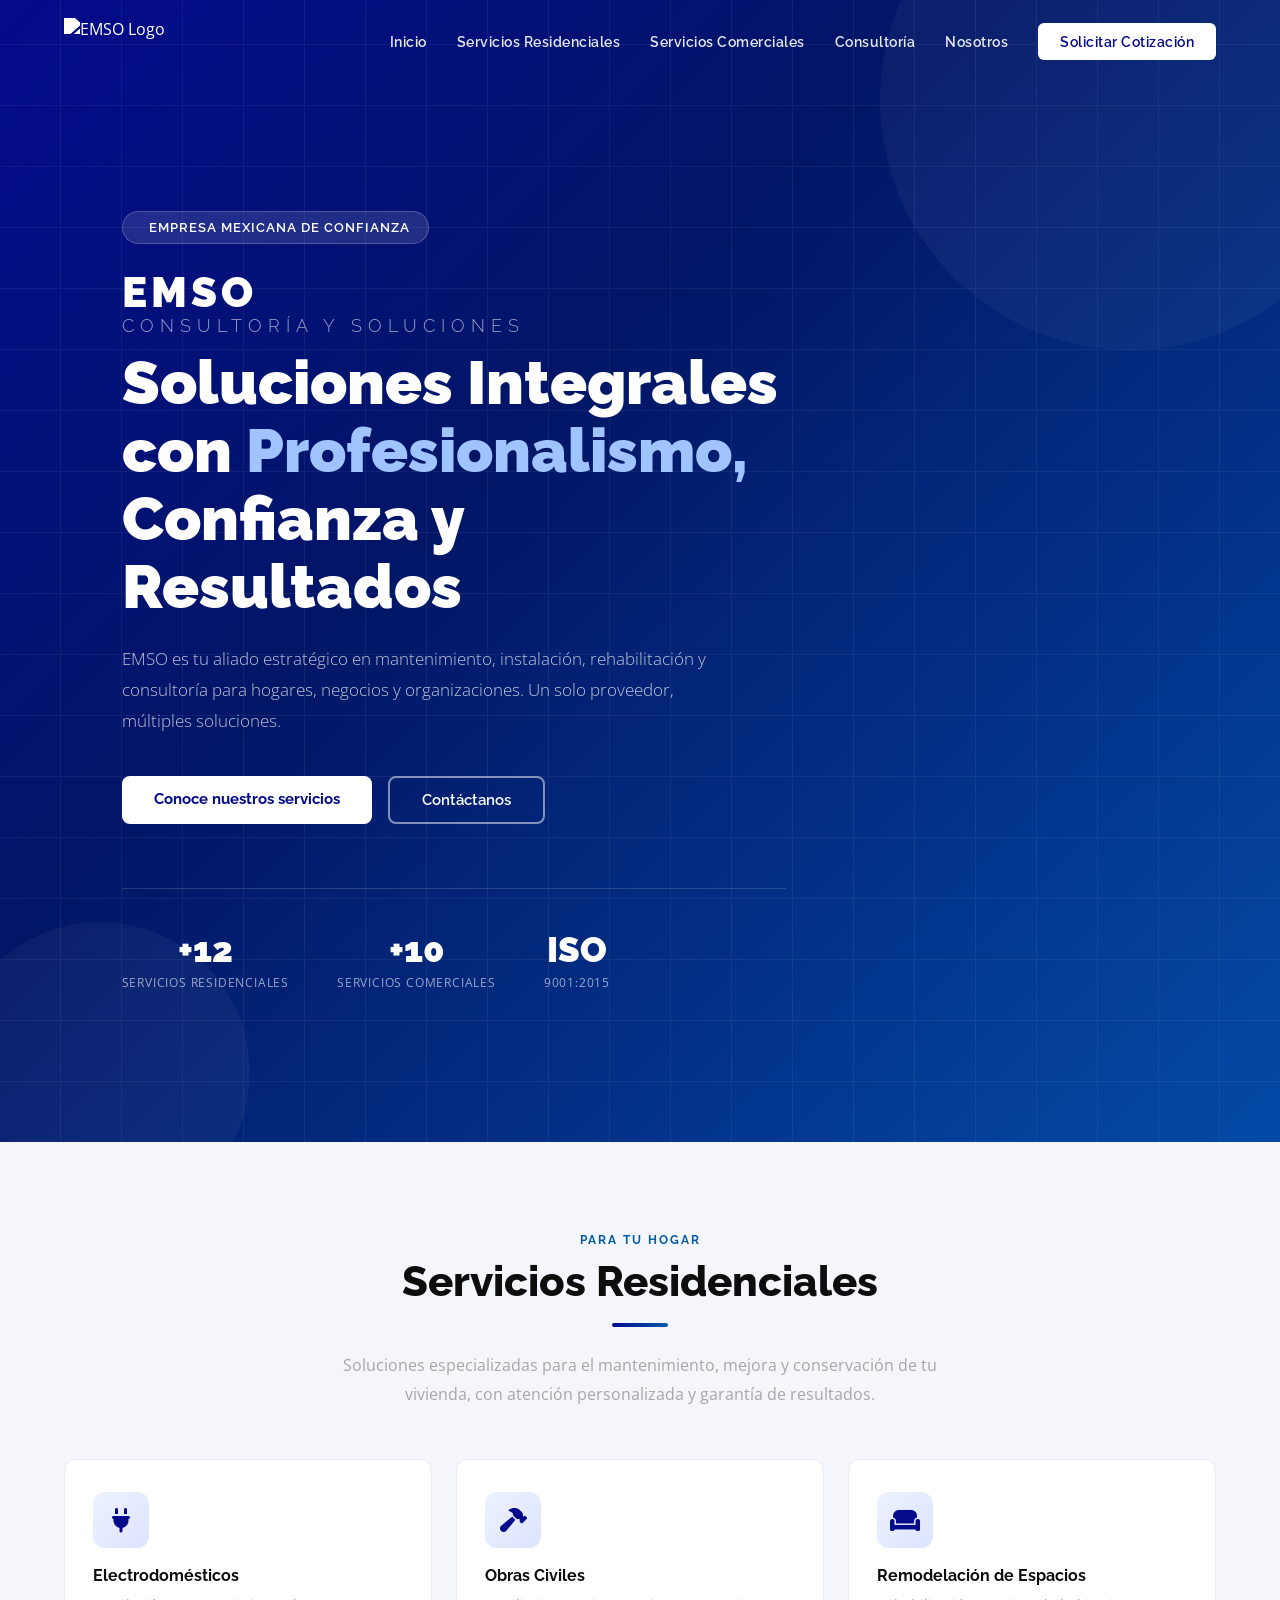
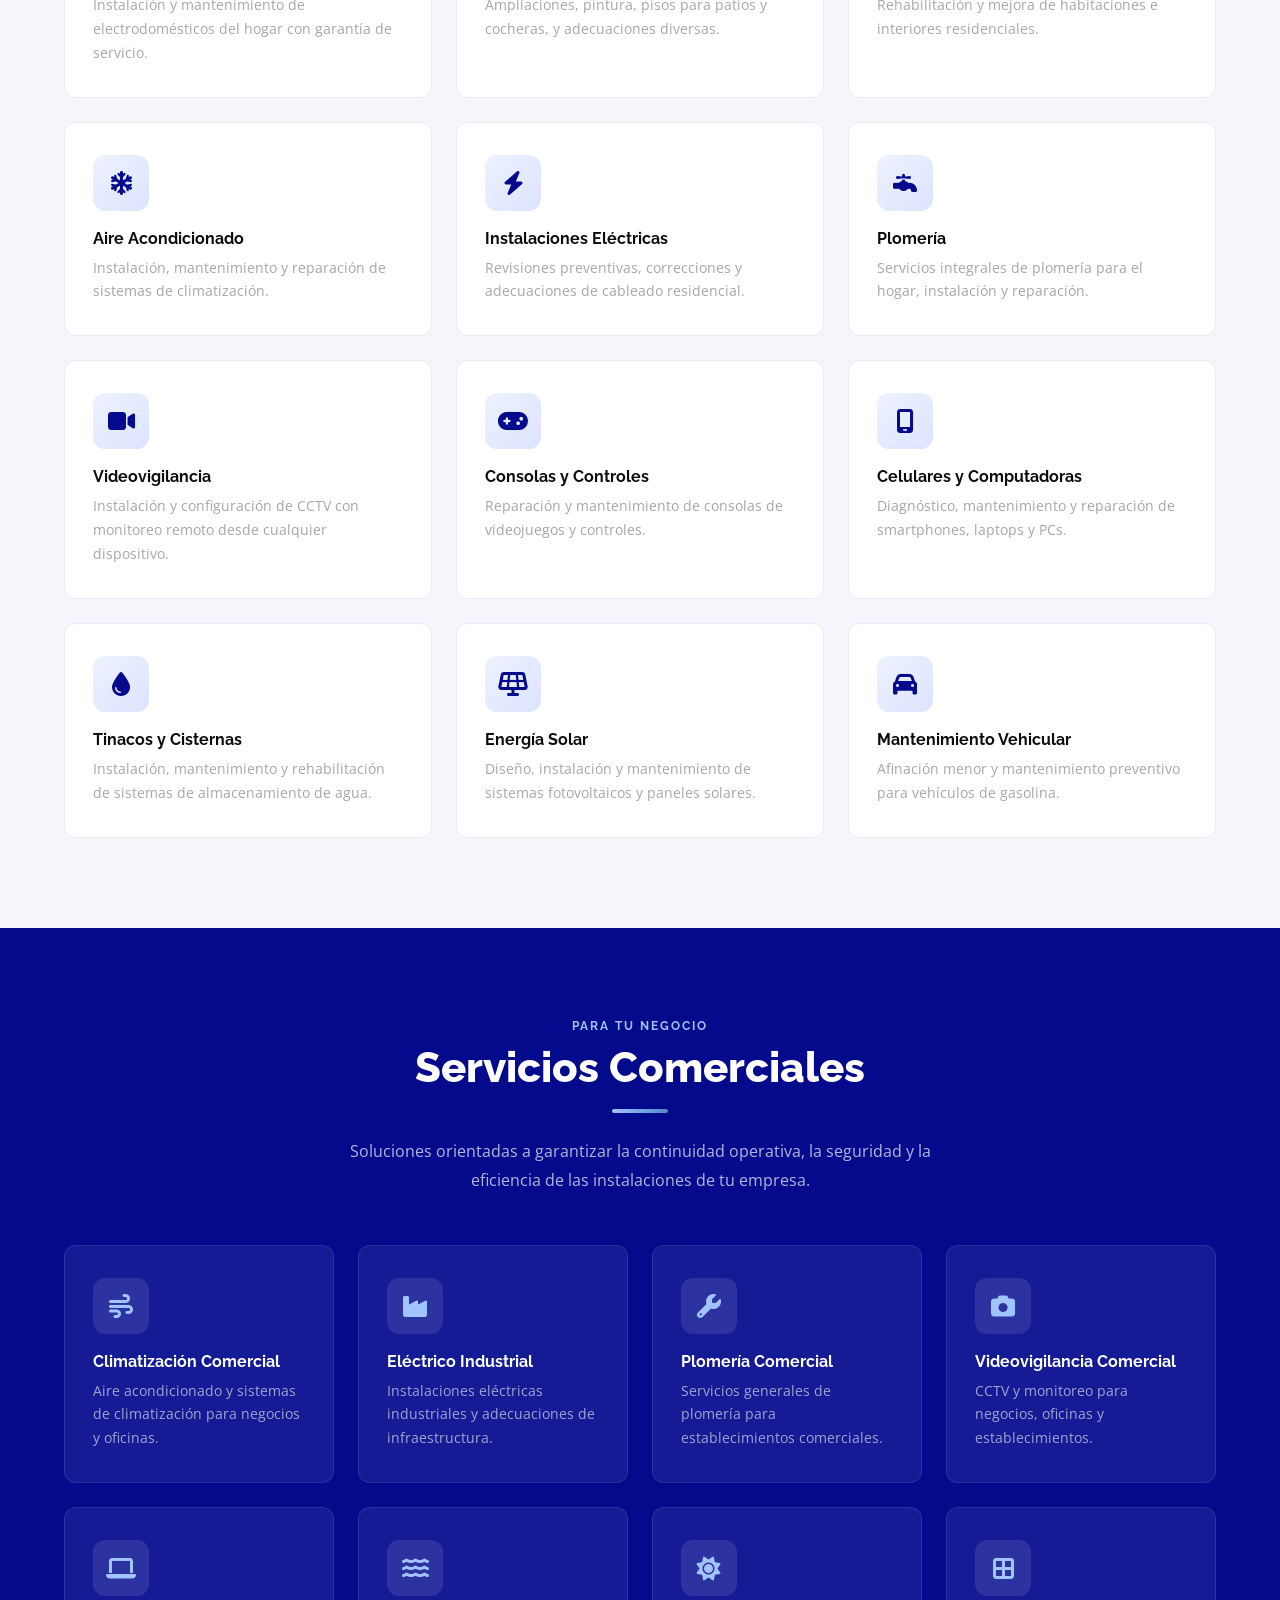
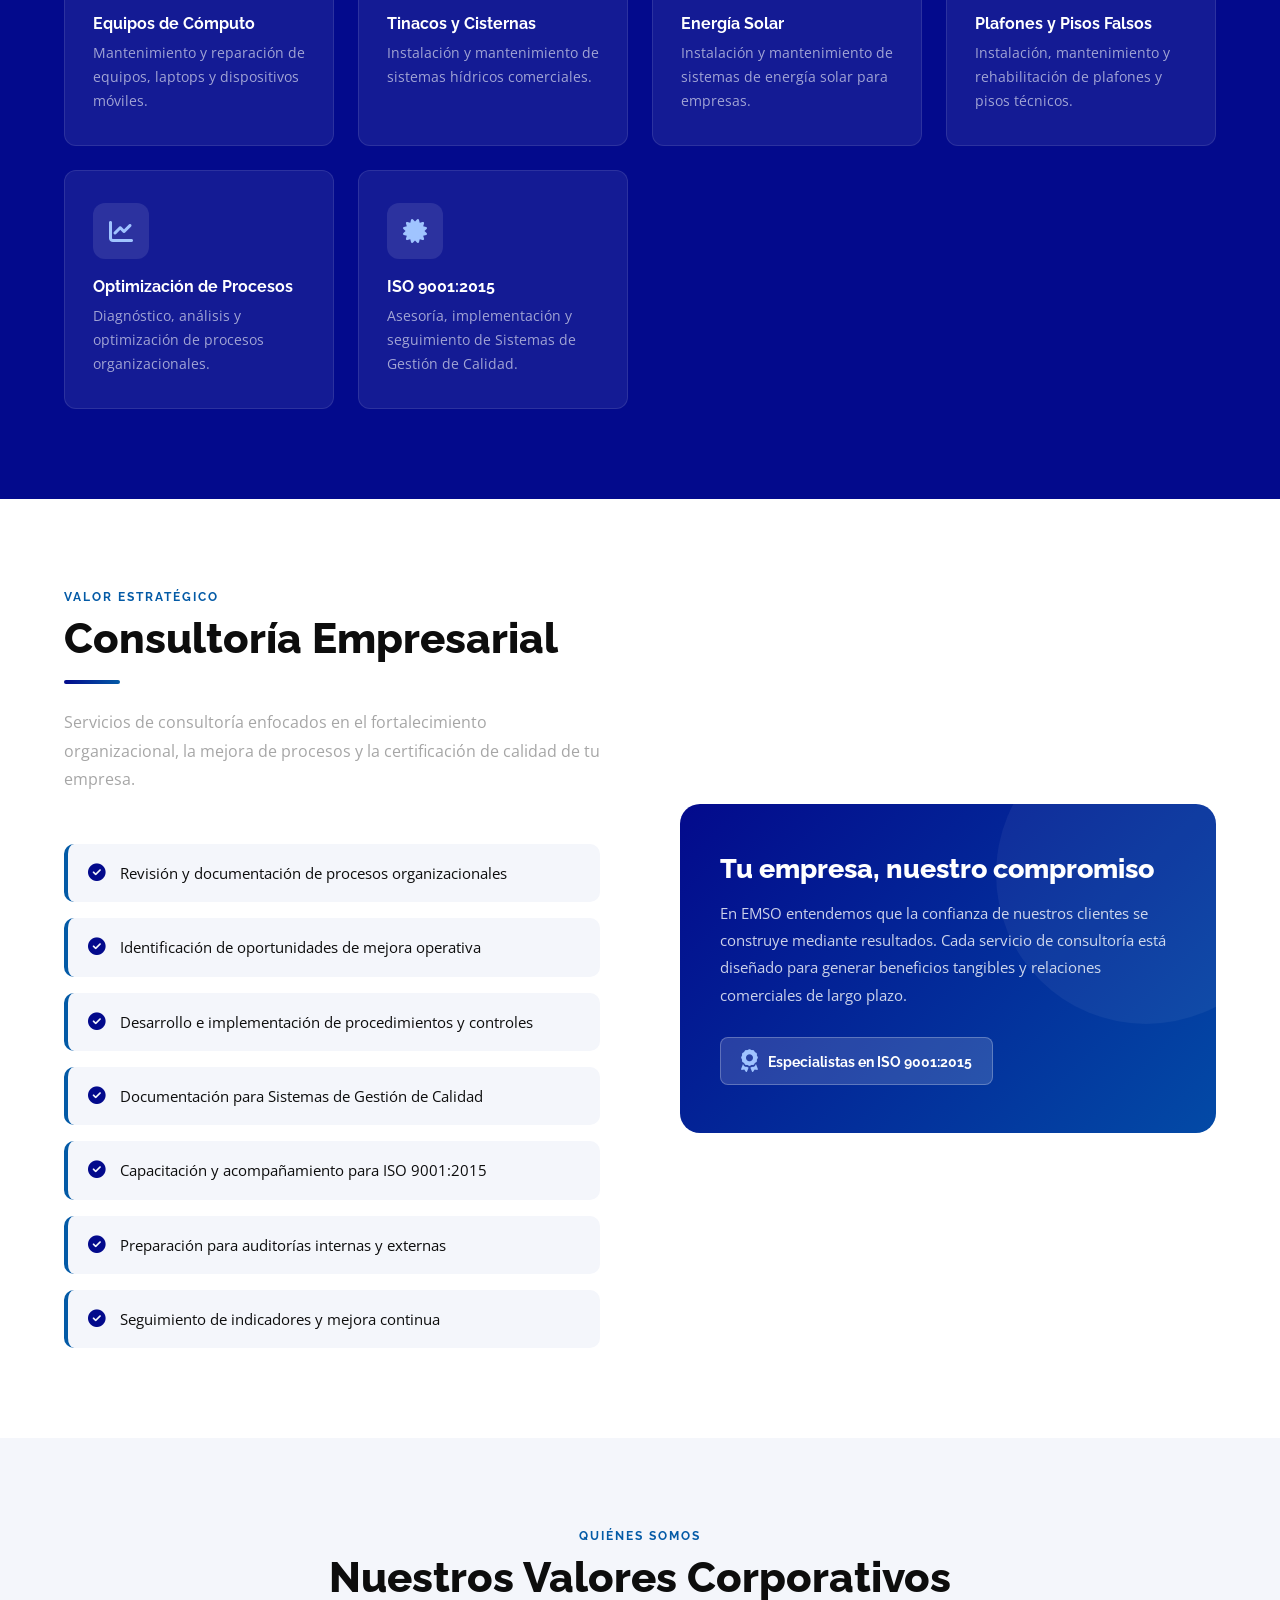
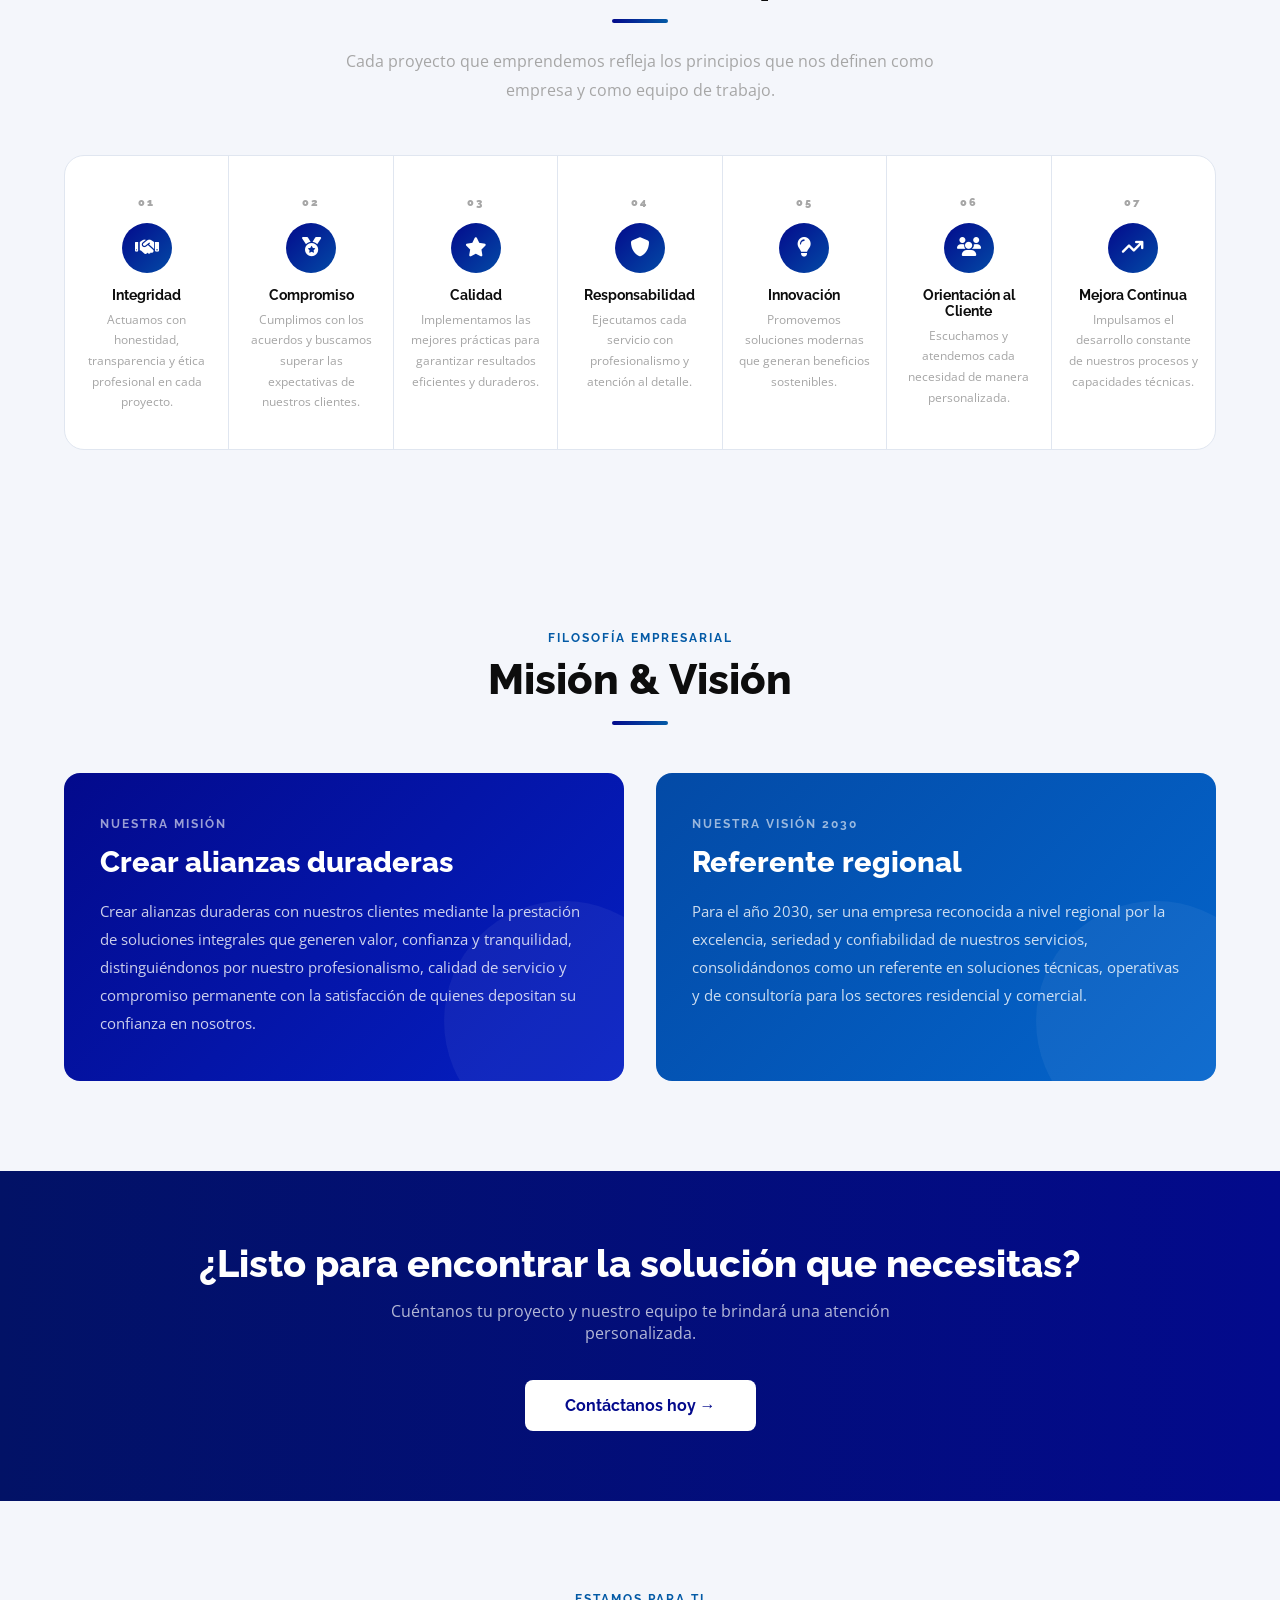
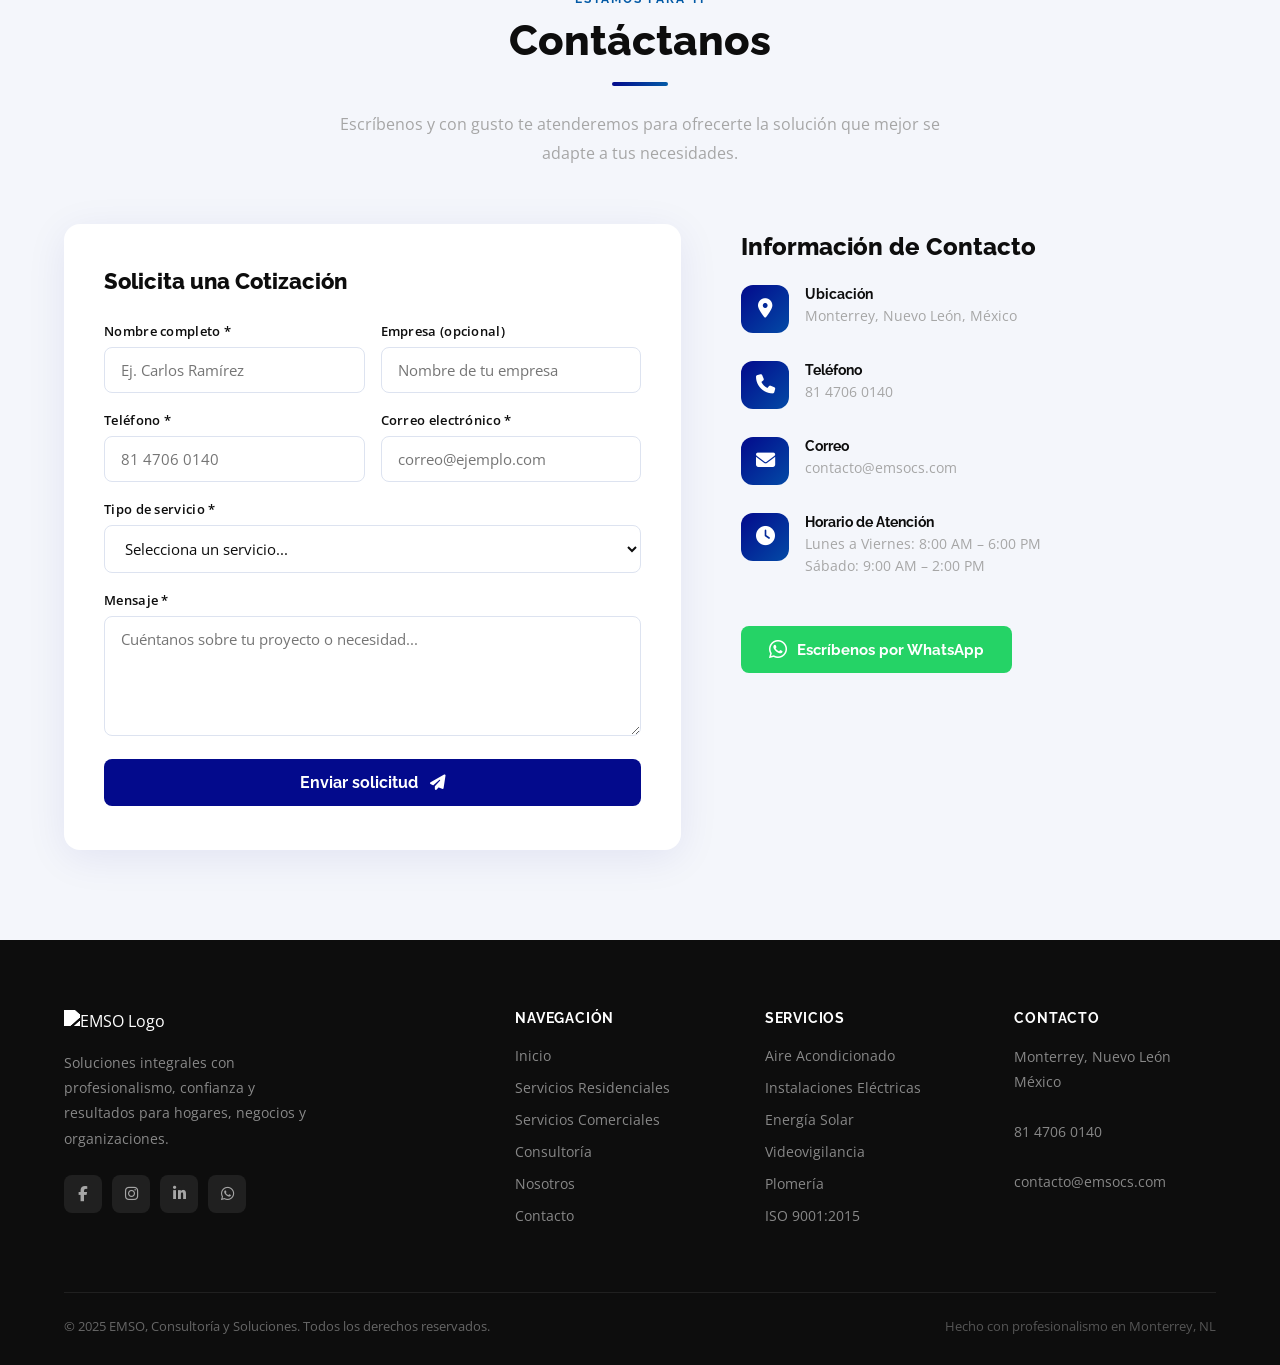
==== EMSO_WEB/index.html @ d30c1bff "Add files via upload" ====
<!DOCTYPE html>
<html lang="es">
<head>
  <meta charset="UTF-8">
  <meta name="viewport" content="width=device-width, initial-scale=1.0">
  <title>EMSO, Consultoría y Soluciones</title>
  <!-- Favicon (se actualiza desde config.js) -->
  <link id="favicon" rel="icon" type="image/x-icon" href="images/EMSO-Logos.ico">
  <!-- Fuentes -->
  <link href="https://fonts.googleapis.com/css2?family=Raleway:wght@300;400;600;800;900&family=Open+Sans:wght@300;400;600&display=swap" rel="stylesheet">
  <!-- Font Awesome -->
  <link rel="stylesheet" href="https://cdnjs.cloudflare.com/ajax/libs/font-awesome/6.5.0/css/all.min.css">
  <!-- Estilos principales -->
  <link rel="stylesheet" href="css/styles.css">
</head>
<body>

<!-- ═══════════════════════════════════════════════════
     NAVBAR
     Logo: edita brand.logo en js/config.js
     Links: modifica los <a href> directamente aquí
════════════════════════════════════════════════════ -->
<nav id="navbar">
  <div class="nav-logo">
    <img src="images/EMSO-Logo.png" alt="EMSO Logo">
  </div>
  <button class="hamburger" id="hamburger" aria-label="Abrir menú">
    <span></span><span></span><span></span>
  </button>
  <ul class="nav-links" id="navlinks">
    <li><a href="#inicio">Inicio</a></li>
    <li><a href="#residencial">Servicios Residenciales</a></li>
    <li><a href="#comercial">Servicios Comerciales</a></li>
    <li><a href="#consultoria">Consultoría</a></li>
    <li><a href="#nosotros">Nosotros</a></li>
    <li><a href="#contacto" class="nav-cta">Solicitar Cotización</a></li>
  </ul>
</nav>

<!-- ═══════════════════════════════════════════════════
     HERO
     Textos: edita hero{} en js/config.js
     Imagen de fondo: modifica el gradient en css/styles.css
     bajo el selector #inicio
════════════════════════════════════════════════════ -->
<section id="inicio">
  <div class="hero-bg-pattern"></div>
  <div class="hero-circle c1"></div>
  <div class="hero-circle c2"></div>
  <div class="hero-content">
    <div class="hero-badge">
      <i class="fa-solid fa-shield-check"></i>
      <span id="hero-badge-text">Empresa Mexicana de Confianza</span>
    </div>
    <div class="hero-brand-name" id="hero-brand-name-main">
      EMSO <span class="hero-brand-sub">Consultoría y Soluciones</span>
    </div>
    <h1 class="hero-h1">Soluciones Integrales con <span>Profesionalismo,</span> Confianza y Resultados</h1>
    <p class="hero-sub">EMSO es tu aliado estratégico en mantenimiento, instalación, rehabilitación y consultoría para hogares, negocios y organizaciones. Un solo proveedor, múltiples soluciones.</p>
    <div class="hero-btns">
      <a href="#residencial" class="btn-primary">Conoce nuestros servicios</a>
      <a href="#contacto"    class="btn-outline">Contáctanos</a>
    </div>
    <!-- Stats: se generan dinámicamente desde config.js -->
    <div class="hero-stats"></div>
  </div>
</section>

<!-- ═══════════════════════════════════════════════════
     SERVICIOS RESIDENCIALES
     Tarjetas: edita serviciosResidenciales[] en config.js
     Para agregar/quitar servicios, agrega/elimina objetos
     del arreglo. El grid se adapta automáticamente.
════════════════════════════════════════════════════ -->
<section id="residencial">
  <div class="center fade-up">
    <span class="section-label">Para tu hogar</span>
    <h2 class="section-title">Servicios Residenciales</h2>
    <div class="divider"></div>
    <p class="section-sub">Soluciones especializadas para el mantenimiento, mejora y conservación de tu vivienda, con atención personalizada y garantía de resultados.</p>
  </div>
  <!-- Las tarjetas se inyectan aquí desde main.js -->
  <div class="grid-3 fade-up"></div>
</section>

<!-- ═══════════════════════════════════════════════════
     SERVICIOS COMERCIALES
     Tarjetas: edita serviciosComerciales[] en config.js
════════════════════════════════════════════════════ -->
<section id="comercial">
  <div class="center fade-up">
    <span class="section-label" style="color:#a0c4ff">Para tu negocio</span>
    <h2 class="section-title white">Servicios Comerciales</h2>
    <div class="divider" style="background:linear-gradient(90deg,#a0c4ff,#5585cc)"></div>
    <p class="section-sub white">Soluciones orientadas a garantizar la continuidad operativa, la seguridad y la eficiencia de las instalaciones de tu empresa.</p>
  </div>
  <!-- Las tarjetas se inyectan aquí desde main.js -->
  <div class="grid-4 fade-up"></div>
</section>

<!-- ═══════════════════════════════════════════════════
     CONSULTORÍA
     Textos: edita consultoria{} en config.js
════════════════════════════════════════════════════ -->
<section id="consultoria">
  <div class="consultoria-grid fade-up">
    <div>
      <span class="section-label">Valor estratégico</span>
      <h2 class="section-title">Consultoría Empresarial</h2>
      <div class="divider"></div>
      <p class="section-sub">Servicios de consultoría enfocados en el fortalecimiento organizacional, la mejora de procesos y la certificación de calidad de tu empresa.</p>
      <!-- Lista: se inyecta desde main.js -->
      <ul class="consult-list"></ul>
    </div>
    <div>
      <div class="consult-img-block">
        <h3>Tu empresa, nuestro compromiso</h3>
        <p>En EMSO entendemos que la confianza de nuestros clientes se construye mediante resultados. Cada servicio de consultoría está diseñado para generar beneficios tangibles y relaciones comerciales de largo plazo.</p>
        <div class="iso-badge">
          <i class="fa-solid fa-award"></i>
          <span>Especialistas en ISO 9001:2015</span>
        </div>
      </div>
    </div>
  </div>
</section>

<!-- ═══════════════════════════════════════════════════
     VALORES
     Edita valores[] en config.js
════════════════════════════════════════════════════ -->
<section id="nosotros">
  <div class="center fade-up">
    <span class="section-label">Quiénes somos</span>
    <h2 class="section-title">Nuestros Valores Corporativos</h2>
    <div class="divider"></div>
    <p class="section-sub">Cada proyecto que emprendemos refleja los principios que nos definen como empresa y como equipo de trabajo.</p>
  </div>
  <!-- Strip de valores: se inyecta desde main.js -->
  <div class="valores-strip fade-up"></div>
</section>

<!-- ═══════════════════════════════════════════════════
     MISIÓN Y VISIÓN
     Textos: edita mision{} y vision{} en config.js
════════════════════════════════════════════════════ -->
<section id="mision" style="background:var(--light)">
  <div class="center fade-up" style="margin-bottom:48px">
    <span class="section-label">Filosofía empresarial</span>
    <h2 class="section-title">Misión &amp; Visión</h2>
    <div class="divider"></div>
  </div>
  <div class="mv-grid fade-up">
    <div class="mv-card m">
      <span class="mv-tag">Nuestra Misión</span>
      <h2>Crear alianzas duraderas</h2>
      <p>Crear alianzas duraderas con nuestros clientes mediante la prestación de soluciones integrales que generen valor, confianza y tranquilidad, distinguiéndonos por nuestro profesionalismo, calidad de servicio y compromiso permanente con la satisfacción de quienes depositan su confianza en nosotros.</p>
    </div>
    <div class="mv-card v">
      <span class="mv-tag">Nuestra Visión 2030</span>
      <h2>Referente regional</h2>
      <p>Para el año 2030, ser una empresa reconocida a nivel regional por la excelencia, seriedad y confiabilidad de nuestros servicios, consolidándonos como un referente en soluciones técnicas, operativas y de consultoría para los sectores residencial y comercial.</p>
    </div>
  </div>
</section>

<!-- ═══════════════════════════════════════════════════
     CTA BAND
     Textos: edita cta{} en config.js
════════════════════════════════════════════════════ -->
<div id="cta-band" class="fade-up">
  <h2>¿Listo para encontrar la solución que necesitas?</h2>
  <p>Cuéntanos tu proyecto y nuestro equipo te brindará una atención personalizada.</p>
  <a href="#contacto" class="btn-cta">Contáctanos hoy &rarr;</a>
</div>

<!-- ═══════════════════════════════════════════════════
     CONTACTO
     Datos: edita contacto{} en config.js
     Servicios del select: editar directamente en el HTML
════════════════════════════════════════════════════ -->
<section id="contacto">
  <div class="center fade-up" style="margin-bottom:56px">
    <span class="section-label">Estamos para ti</span>
    <h2 class="section-title">Contáctanos</h2>
    <div class="divider"></div>
    <p class="section-sub">Escríbenos y con gusto te atenderemos para ofrecerte la solución que mejor se adapte a tus necesidades.</p>
  </div>
  <div class="contact-grid fade-up">
    <div class="contact-form">
      <h3 style="font-family:'Raleway',sans-serif;font-weight:800;font-size:1.4rem;margin-bottom:28px;color:var(--dark)">Solicita una Cotización</h3>
      <div class="form-row">
        <div class="form-group">
          <label>Nombre completo *</label>
          <input type="text" placeholder="Ej. Carlos Ramírez">
        </div>
        <div class="form-group">
          <label>Empresa (opcional)</label>
          <input type="text" placeholder="Nombre de tu empresa">
        </div>
      </div>
      <div class="form-row">
        <div class="form-group">
          <label>Teléfono *</label>
          <input type="tel" placeholder="81 4706 0140">
        </div>
        <div class="form-group">
          <label>Correo electrónico *</label>
          <input type="email" placeholder="correo@ejemplo.com">
        </div>
      </div>
      <div class="form-group">
        <label>Tipo de servicio *</label>
        <select>
          <option value="">Selecciona un servicio...</option>
          <optgroup label="Servicios Residenciales">
            <option>Electrodomésticos</option>
            <option>Obras Civiles</option>
            <option>Remodelación</option>
            <option>Aire Acondicionado</option>
            <option>Instalaciones Eléctricas</option>
            <option>Plomería</option>
            <option>Videovigilancia</option>
            <option>Reparación de Cómputo/Celular</option>
            <option>Tinacos y Cisternas</option>
            <option>Energía Solar</option>
            <option>Mantenimiento Vehicular</option>
          </optgroup>
          <optgroup label="Servicios Comerciales">
            <option>Climatización Comercial</option>
            <option>Eléctrico Industrial</option>
            <option>Plomería Comercial</option>
            <option>Videovigilancia Comercial</option>
            <option>Equipos de Cómputo</option>
            <option>Plafones y Pisos Falsos</option>
          </optgroup>
          <optgroup label="Consultoría">
            <option>ISO 9001:2015</option>
            <option>Optimización de Procesos</option>
            <option>Auditorías</option>
          </optgroup>
        </select>
      </div>
      <div class="form-group">
        <label>Mensaje *</label>
        <textarea placeholder="Cuéntanos sobre tu proyecto o necesidad..."></textarea>
      </div>
      <button class="btn-form" type="button">
        Enviar solicitud <i class="fa-solid fa-paper-plane" style="margin-left:8px"></i>
      </button>
    </div>
    <div class="contact-info">
      <h3>Información de Contacto</h3>
      <div class="contact-item">
        <div class="contact-icon"><i class="fa-solid fa-location-dot"></i></div>
        <div><h4>Ubicación</h4><p>Monterrey, Nuevo León, México</p></div>
      </div>
      <div class="contact-item">
        <div class="contact-icon"><i class="fa-solid fa-phone"></i></div>
        <div><h4>Teléfono</h4><p>81 4706 0140</p></div>
      </div>
      <div class="contact-item">
        <div class="contact-icon"><i class="fa-solid fa-envelope"></i></div>
        <div><h4>Correo</h4><p>contacto@emsocs.com</p></div>
      </div>
      <div class="contact-item">
        <div class="contact-icon"><i class="fa-solid fa-clock"></i></div>
        <div><h4>Horario de Atención</h4><p>Lunes a Viernes: 8:00 AM – 6:00 PM<br>Sábado: 9:00 AM – 2:00 PM</p></div>
      </div>
      <a href="https://wa.me/528147060140" class="wa-btn">
        <i class="fa-brands fa-whatsapp" style="font-size:1.3rem"></i> Escríbenos por WhatsApp
      </a>
    </div>
  </div>
</section>

<!-- ═══════════════════════════════════════════════════
     FOOTER
     Textos y links: edita footer{} y redes{} en config.js
════════════════════════════════════════════════════ -->
<footer>
  <div class="footer-grid">
    <div class="footer-brand">
      <img src="images/EMSO-Logo.png" alt="EMSO Logo">
      <p class="footer-tagline">Soluciones integrales con profesionalismo, confianza y resultados para hogares, negocios y organizaciones.</p>
      <div class="footer-social">
        <a href="#" class="social-btn" aria-label="Facebook"><i class="fa-brands fa-facebook-f"></i></a>
        <a href="#" class="social-btn" aria-label="Instagram"><i class="fa-brands fa-instagram"></i></a>
        <a href="#" class="social-btn" aria-label="LinkedIn"><i class="fa-brands fa-linkedin-in"></i></a>
        <a href="#" class="social-btn" aria-label="WhatsApp"><i class="fa-brands fa-whatsapp"></i></a>
      </div>
    </div>
    <div class="footer-col">
      <h4>Navegación</h4>
      <ul>
        <li><a href="#inicio">Inicio</a></li>
        <li><a href="#residencial">Servicios Residenciales</a></li>
        <li><a href="#comercial">Servicios Comerciales</a></li>
        <li><a href="#consultoria">Consultoría</a></li>
        <li><a href="#nosotros">Nosotros</a></li>
        <li><a href="#contacto">Contacto</a></li>
      </ul>
    </div>
    <div class="footer-col">
      <h4>Servicios</h4>
      <ul>
        <li><a href="#">Aire Acondicionado</a></li>
        <li><a href="#">Instalaciones Eléctricas</a></li>
        <li><a href="#">Energía Solar</a></li>
        <li><a href="#">Videovigilancia</a></li>
        <li><a href="#">Plomería</a></li>
        <li><a href="#">ISO 9001:2015</a></li>
      </ul>
    </div>
    <div class="footer-col">
      <h4>Contacto</h4>
      <p>Monterrey, Nuevo León<br>México<br><br>81 4706 0140<br><br>contacto@emsocs.com</p>
    </div>
  </div>
  <div class="footer-bottom">
    <p>© 2025 EMSO, Consultoría y Soluciones. Todos los derechos reservados.</p>
    <p style="color:#555">Hecho con profesionalismo en Monterrey, NL</p>
  </div>
</footer>

<!-- Scripts (config primero, luego main) -->
<script src="js/config.js"></script>
<script src="js/main.js"></script>

</body>
</html>
---- EMSO_WEB/css/styles.css ----
/* ============================================================
   EMSO — ESTILOS PRINCIPALES
   Para cambiar colores, edita las variables en :root
   o modifica js/config.js (se aplican dinámicamente).
   ============================================================ */

/* ── VARIABLES / COLORES ─────────────────────────────────── */
:root {
  --navy:         #030A8C;
  --blue:         #034AA6;
  --sky:          #035AA6;
  --gray:         #A6A6A6;
  --dark:         #0D0D0D;
  --white:        #FFFFFF;
  --light:        #F4F6FB;
  --card-radius:  12px;
  --transition:   .3s ease;
}

/* ── RESET ───────────────────────────────────────────────── */
* { margin: 0; padding: 0; box-sizing: border-box; }
html { scroll-behavior: smooth; }
body {
  font-family: 'Open Sans', sans-serif;
  color: var(--dark);
  background: var(--white);
  overflow-x: hidden;
}

/* ── NAVBAR ──────────────────────────────────────────────── */
nav {
  position: fixed; top: 0; left: 0; right: 0; z-index: 1000;
  padding: 18px 5%;
  display: flex; align-items: center; justify-content: space-between;
  transition: background var(--transition), padding var(--transition);
}
nav.scrolled {
  background: var(--navy);
  padding: 12px 5%;
  box-shadow: 0 2px 20px rgba(0,0,0,.3);
}
.nav-logo { display: flex; align-items: center; gap: 10px; }
.nav-logo img { height: 46px; filter: brightness(0) invert(1); }
.nav-links {
  display: flex; align-items: center; gap: 30px; list-style: none;
}
.nav-links a {
  color: var(--white); text-decoration: none;
  font-family: 'Raleway', sans-serif; font-weight: 600;
  font-size: .9rem; letter-spacing: .5px;
  opacity: .9; transition: opacity var(--transition);
}
.nav-links a:hover { opacity: 1; }
.nav-cta {
  background: var(--white); color: var(--navy) !important;
  padding: 10px 22px; border-radius: 6px;
  opacity: 1 !important;
  transition: background var(--transition), color var(--transition) !important;
}
.nav-cta:hover { background: var(--gray); color: var(--dark) !important; }
.hamburger {
  display: none; flex-direction: column; gap: 5px;
  cursor: pointer; background: none; border: none; padding: 5px;
}
.hamburger span {
  width: 26px; height: 2px;
  background: var(--white); border-radius: 2px;
  transition: var(--transition);
}
@media (max-width: 900px) {
  .nav-links {
    display: none; position: absolute; top: 100%; left: 0; right: 0;
    background: var(--navy); flex-direction: column;
    padding: 20px 5%; gap: 16px; align-items: flex-start;
  }
  .nav-links.open { display: flex; }
  .hamburger { display: flex; }
}

/* ── HERO ────────────────────────────────────────────────── */
#inicio {
  min-height: 100vh;
  background: linear-gradient(135deg, var(--navy) 0%, #021666 40%, var(--blue) 100%);
  display: flex; align-items: center;
  position: relative; overflow: hidden;
}
.hero-bg-pattern {
  position: absolute; inset: 0; opacity: .06;
  background-image:
    repeating-linear-gradient(0deg, transparent, transparent 60px, rgba(255,255,255,1) 60px, rgba(255,255,255,1) 61px),
    repeating-linear-gradient(90deg, transparent, transparent 60px, rgba(255,255,255,1) 60px, rgba(255,255,255,1) 61px);
}
.hero-circle { position: absolute; border-radius: 50%; background: rgba(255,255,255,.04); }
.hero-circle.c1 { width: 500px; height: 500px; top: -150px; right: -100px; }
.hero-circle.c2 { width: 300px; height: 300px; bottom: -80px; left: -50px; }
.hero-content { position: relative; z-index: 2; padding: 120px 5% 60px; max-width: 780px; }
.hero-badge {
  display: inline-flex; align-items: center; gap: 8px;
  background: rgba(255,255,255,.12); border: 1px solid rgba(255,255,255,.2);
  border-radius: 50px; padding: 8px 18px;
  color: var(--white); font-size: .82rem;
  font-family: 'Raleway', sans-serif; font-weight: 600;
  letter-spacing: 1px; text-transform: uppercase; margin-bottom: 28px;
}
.hero-badge i { color: #a0c4ff; font-size: .85rem; }
.hero-h1 {
  font-family: 'Raleway', sans-serif; font-weight: 900;
  font-size: clamp(2.2rem, 5vw, 3.8rem);
  color: var(--white); line-height: 1.12; margin-bottom: 22px;
}
.hero-h1 span { color: #a0c4ff; }
.hero-brand-name {
  font-family: 'Raleway', sans-serif; font-weight: 900;
  font-size: clamp(1.6rem, 3.5vw, 2.6rem);
  color: var(--white); letter-spacing: 4px;
  text-transform: uppercase; margin-bottom: 14px; line-height: 1;
}
.hero-brand-name .hero-brand-sub {
  display: block;
  font-size: clamp(.85rem, 1.6vw, 1.1rem);
  font-weight: 300; letter-spacing: 6px;
  color: rgba(255,255,255,.6); text-transform: uppercase; margin-top: 4px;
}
.hero-sub {
  font-size: 1.08rem; color: rgba(255,255,255,.75);
  line-height: 1.8; max-width: 600px; margin-bottom: 40px; font-weight: 300;
}
.hero-btns { display: flex; gap: 16px; flex-wrap: wrap; }
.btn-primary {
  background: var(--white); color: var(--navy);
  padding: 14px 32px; border-radius: 8px; text-decoration: none;
  font-family: 'Raleway', sans-serif; font-weight: 700; font-size: .95rem;
  transition: transform var(--transition), box-shadow var(--transition);
}
.btn-primary:hover { transform: translateY(-2px); box-shadow: 0 8px 24px rgba(0,0,0,.25); }
.btn-outline {
  border: 2px solid rgba(255,255,255,.5); color: var(--white);
  padding: 13px 32px; border-radius: 8px; text-decoration: none;
  font-family: 'Raleway', sans-serif; font-weight: 600; font-size: .95rem;
  transition: border-color var(--transition), background var(--transition);
}
.btn-outline:hover { border-color: var(--white); background: rgba(255,255,255,.1); }
.hero-stats {
  display: flex; gap: 48px; margin-top: 64px;
  padding-top: 40px; border-top: 1px solid rgba(255,255,255,.15);
}
.stat-item { text-align: center; }
.stat-num {
  display: block; font-family: 'Raleway', sans-serif;
  font-weight: 900; font-size: 2.2rem; color: var(--white);
}
.stat-label { font-size: .78rem; color: rgba(255,255,255,.6); text-transform: uppercase; letter-spacing: .8px; }
@media (max-width: 600px) { .hero-stats { gap: 24px; } .stat-num { font-size: 1.6rem; } }

/* ── SECCIONES COMUNES ───────────────────────────────────── */
section { padding: 90px 5%; }
.section-label {
  display: block; font-family: 'Raleway', sans-serif;
  font-weight: 700; font-size: .78rem;
  letter-spacing: 2px; text-transform: uppercase;
  color: var(--sky); margin-bottom: 10px;
}
.section-title {
  font-family: 'Raleway', sans-serif; font-weight: 800;
  font-size: clamp(1.8rem, 3.5vw, 2.6rem);
  line-height: 1.2; color: var(--dark); margin-bottom: 16px;
}
.section-title.white { color: var(--white); }
.section-sub { font-size: 1rem; color: var(--gray); line-height: 1.8; max-width: 600px; margin-bottom: 50px; }
.section-sub.white { color: rgba(255,255,255,.7); }
.center { text-align: center; }
.center .section-sub { margin-left: auto; margin-right: auto; }
.divider {
  width: 56px; height: 4px;
  background: linear-gradient(90deg, var(--navy), var(--sky));
  border-radius: 2px; margin-bottom: 24px;
}
.center .divider { margin-left: auto; margin-right: auto; }

/* ── GRIDS ───────────────────────────────────────────────── */
.grid-3 { display: grid; grid-template-columns: repeat(3,1fr); gap: 24px; }
.grid-4 { display: grid; grid-template-columns: repeat(4,1fr); gap: 24px; }
@media (max-width: 1024px) { .grid-3 { grid-template-columns: repeat(2,1fr); } .grid-4 { grid-template-columns: repeat(2,1fr); } }
@media (max-width: 600px)  { .grid-3, .grid-4 { grid-template-columns: 1fr; } }

/* ── CARDS DE SERVICIOS ──────────────────────────────────── */
#residencial { background: var(--light); }
.service-card {
  background: var(--white); border-radius: var(--card-radius);
  padding: 32px 28px; border: 1px solid #e8ecf4;
  transition: transform var(--transition), box-shadow var(--transition);
}
.service-card:hover { transform: translateY(-6px); box-shadow: 0 16px 40px rgba(3,10,140,.12); }
.service-icon {
  width: 56px; height: 56px;
  background: linear-gradient(135deg, #eef2ff, #dce4ff);
  border-radius: 12px; display: flex; align-items: center;
  justify-content: center; margin-bottom: 18px;
}
.service-icon i { font-size: 1.5rem; color: var(--navy); }
.service-card h3 { font-family: 'Raleway', sans-serif; font-weight: 700; font-size: 1rem; color: var(--dark); margin-bottom: 8px; }
.service-card p  { font-size: .88rem; color: var(--gray); line-height: 1.7; }

/* Variante oscura (sección comercial) */
#comercial { background: var(--navy); }
#comercial .section-title { color: var(--white); }
#comercial .section-label { color: #a0c4ff; }
.service-card.dark { background: rgba(255,255,255,.07); border-color: rgba(255,255,255,.1); }
.service-card.dark:hover { background: rgba(255,255,255,.12); box-shadow: 0 16px 40px rgba(0,0,0,.3); }
.service-card.dark h3  { color: var(--white); }
.service-card.dark p   { color: rgba(255,255,255,.6); }
.service-card.dark .service-icon { background: rgba(255,255,255,.1); }
.service-card.dark .service-icon i { color: #a0c4ff; }

/* ── CONSULTORÍA ─────────────────────────────────────────── */
#consultoria { background: var(--white); }
.consultoria-grid { display: grid; grid-template-columns: 1fr 1fr; gap: 80px; align-items: center; }
@media (max-width: 900px) { .consultoria-grid { grid-template-columns: 1fr; gap: 48px; } }
.consult-list { list-style: none; display: flex; flex-direction: column; gap: 16px; }
.consult-list li {
  display: flex; align-items: flex-start; gap: 14px;
  padding: 18px 20px; background: var(--light);
  border-radius: 10px; border-left: 4px solid var(--sky);
  transition: background var(--transition);
}
.consult-list li:hover { background: #e8ecf4; }
.consult-list li i   { color: var(--navy); font-size: 1.1rem; margin-top: 2px; flex-shrink: 0; }
.consult-list li span { font-size: .93rem; color: var(--dark); line-height: 1.5; }
.consult-img-block {
  background: linear-gradient(135deg, var(--navy), var(--blue));
  border-radius: 20px; padding: 48px 40px;
  color: var(--white); position: relative; overflow: hidden;
}
.consult-img-block::before {
  content: ''; position: absolute;
  width: 300px; height: 300px; border-radius: 50%;
  background: rgba(255,255,255,.05); top: -80px; right: -80px;
}
.consult-img-block h3 { font-family: 'Raleway', sans-serif; font-weight: 800; font-size: 1.7rem; margin-bottom: 16px; }
.consult-img-block p  { font-size: .95rem; line-height: 1.8; color: rgba(255,255,255,.8); margin-bottom: 28px; }
.iso-badge {
  display: inline-flex; align-items: center; gap: 10px;
  background: rgba(255,255,255,.15); border: 1px solid rgba(255,255,255,.25);
  border-radius: 8px; padding: 12px 20px;
}
.iso-badge i    { font-size: 1.4rem; color: #a0c4ff; }
.iso-badge span { font-family: 'Raleway', sans-serif; font-weight: 700; font-size: .9rem; }

/* ── VALORES ─────────────────────────────────────────────── */
#nosotros { background: var(--light); }
.valores-strip {
  display: flex; align-items: stretch;
  background: var(--white); border-radius: 20px;
  border: 1px solid #e0e6f0; overflow: hidden;
}
.valor-item {
  flex: 1; display: flex; flex-direction: column;
  align-items: center; padding: 40px 16px 36px;
  text-align: center; transition: background var(--transition); position: relative;
}
.valor-item:hover { background: #f0f4ff; }
.valor-sep { width: 1px; background: #e0e6f0; flex-shrink: 0; align-self: stretch; }
.valor-num  { font-family: 'Raleway', sans-serif; font-weight: 900; font-size: .68rem; color: var(--gray); letter-spacing: 2px; margin-bottom: 14px; }
.valor-icon-line {
  width: 50px; height: 50px;
  background: linear-gradient(135deg, var(--navy), var(--blue));
  border-radius: 50%; display: flex; align-items: center;
  justify-content: center; margin-bottom: 14px;
}
.valor-icon-line i  { font-size: 1.2rem; color: var(--white); }
.valor-text h3 { font-family: 'Raleway', sans-serif; font-weight: 700; font-size: .88rem; color: var(--dark); margin-bottom: 7px; }
.valor-text p  { font-size: .78rem; color: var(--gray); line-height: 1.65; }
@media (max-width: 1100px) {
  .valores-strip { flex-wrap: wrap; }
  .valor-item { flex: 0 0 33.33%; border-bottom: 1px solid #e0e6f0; }
  .valor-sep  { display: none; }
}
@media (max-width: 600px) { .valor-item { flex: 0 0 100%; } }

/* ── MISIÓN Y VISIÓN ─────────────────────────────────────── */
#mision { background: var(--white); }
.mv-grid { display: grid; grid-template-columns: 1fr 1fr; gap: 32px; }
@media (max-width: 768px) { .mv-grid { grid-template-columns: 1fr; } }
.mv-card { padding: 44px 36px; border-radius: 16px; position: relative; overflow: hidden; }
.mv-card.m  { background: linear-gradient(135deg, var(--navy), #0520c4); }
.mv-card.v  { background: linear-gradient(135deg, var(--blue),  #0465cc); }
.mv-card::after {
  content: ''; position: absolute;
  width: 240px; height: 240px; border-radius: 50%;
  background: rgba(255,255,255,.05); bottom: -60px; right: -60px;
}
.mv-tag  { font-family: 'Raleway', sans-serif; font-weight: 700; font-size: .75rem; letter-spacing: 2px; text-transform: uppercase; color: rgba(255,255,255,.6); margin-bottom: 14px; display: block; }
.mv-card h2 { font-family: 'Raleway', sans-serif; font-weight: 800; font-size: 1.8rem; color: var(--white); margin-bottom: 18px; }
.mv-card p  { font-size: .95rem; color: rgba(255,255,255,.8); line-height: 1.85; }

/* ── CTA BAND ────────────────────────────────────────────── */
#cta-band {
  background: linear-gradient(90deg, #021266, var(--navy));
  padding: 70px 5%; text-align: center;
}
#cta-band h2 {
  font-family: 'Raleway', sans-serif; font-weight: 800;
  font-size: clamp(1.6rem, 3vw, 2.4rem);
  color: var(--white); margin-bottom: 14px;
}
#cta-band p { color: rgba(255,255,255,.7); font-size: 1rem; margin-bottom: 36px; max-width: 500px; margin-left: auto; margin-right: auto; }
.btn-cta {
  background: var(--white); color: var(--navy);
  padding: 16px 40px; border-radius: 8px; text-decoration: none;
  font-family: 'Raleway', sans-serif; font-weight: 700; font-size: 1rem;
  transition: transform var(--transition), box-shadow var(--transition);
  display: inline-block;
}
.btn-cta:hover { transform: translateY(-3px); box-shadow: 0 12px 32px rgba(0,0,0,.35); }

/* ── CONTACTO ────────────────────────────────────────────── */
#contacto { background: var(--light); }
.contact-grid { display: grid; grid-template-columns: 1.3fr 1fr; gap: 60px; align-items: start; }
@media (max-width: 900px) { .contact-grid { grid-template-columns: 1fr; gap: 40px; } }
.contact-form { background: var(--white); padding: 44px 40px; border-radius: 16px; box-shadow: 0 8px 40px rgba(3,10,140,.08); }
.form-row { display: grid; grid-template-columns: 1fr 1fr; gap: 16px; }
@media (max-width: 600px) { .form-row { grid-template-columns: 1fr; } }
.form-group { margin-bottom: 18px; }
.form-group label { display: block; font-size: .82rem; font-weight: 600; color: var(--dark); margin-bottom: 7px; letter-spacing: .3px; }
.form-group input,
.form-group select,
.form-group textarea {
  width: 100%; padding: 12px 16px;
  border: 1.5px solid #dde3f0; border-radius: 8px;
  font-family: 'Open Sans', sans-serif; font-size: .92rem;
  color: var(--dark);
  transition: border-color var(--transition), box-shadow var(--transition);
  background: var(--white); outline: none;
}
.form-group input:focus,
.form-group select:focus,
.form-group textarea:focus {
  border-color: var(--sky);
  box-shadow: 0 0 0 3px rgba(3,90,166,.12);
}
.form-group textarea { resize: vertical; min-height: 120px; }
.btn-form {
  width: 100%; background: var(--navy); color: var(--white);
  padding: 14px; border: none; border-radius: 8px;
  font-family: 'Raleway', sans-serif; font-weight: 700; font-size: .97rem;
  cursor: pointer; transition: background var(--transition), transform var(--transition);
}
.btn-form:hover { background: var(--blue); transform: translateY(-1px); }
.contact-info   { padding: 8px 0; }
.contact-info h3 { font-family: 'Raleway', sans-serif; font-weight: 800; font-size: 1.5rem; color: var(--dark); margin-bottom: 24px; }
.contact-item   { display: flex; align-items: flex-start; gap: 16px; margin-bottom: 28px; }
.contact-icon   { width: 48px; height: 48px; background: linear-gradient(135deg, var(--navy), var(--blue)); border-radius: 12px; display: flex; align-items: center; justify-content: center; flex-shrink: 0; }
.contact-icon i { color: var(--white); font-size: 1.2rem; }
.contact-item h4 { font-family: 'Raleway', sans-serif; font-weight: 700; font-size: .9rem; color: var(--dark); margin-bottom: 3px; }
.contact-item p  { font-size: .88rem; color: var(--gray); line-height: 1.6; }
.wa-btn {
  display: inline-flex; align-items: center; gap: 10px;
  background: #25D366; color: var(--white);
  padding: 13px 28px; border-radius: 8px; text-decoration: none;
  font-family: 'Raleway', sans-serif; font-weight: 700; font-size: .92rem;
  margin-top: 20px; transition: background var(--transition);
}
.wa-btn:hover { background: #1ebe5a; }

/* ── FOOTER ──────────────────────────────────────────────── */
footer { background: var(--dark); padding: 70px 5% 30px; }
.footer-grid { display: grid; grid-template-columns: 2fr 1fr 1fr 1fr; gap: 48px; margin-bottom: 56px; }
@media (max-width: 900px) { .footer-grid { grid-template-columns: 1fr 1fr; gap: 36px; } }
@media (max-width: 600px) { .footer-grid { grid-template-columns: 1fr; } }
.footer-brand img    { height: 42px; filter: brightness(0) invert(1); margin-bottom: 18px; }
.footer-tagline      { font-size: .88rem; color: #888; line-height: 1.8; max-width: 260px; margin-bottom: 24px; }
.footer-social       { display: flex; gap: 10px; }
.social-btn {
  width: 38px; height: 38px; background: rgba(255,255,255,.08);
  border-radius: 8px; display: flex; align-items: center;
  justify-content: center; color: var(--gray); text-decoration: none;
  transition: background var(--transition), color var(--transition);
}
.social-btn:hover { background: var(--blue); color: var(--white); }
.social-btn i { font-size: .95rem; }
.footer-col h4   { font-family: 'Raleway', sans-serif; font-weight: 700; font-size: .88rem; color: var(--white); letter-spacing: .8px; text-transform: uppercase; margin-bottom: 18px; }
.footer-col ul   { list-style: none; }
.footer-col ul li { margin-bottom: 10px; }
.footer-col ul li a { color: #888; text-decoration: none; font-size: .87rem; transition: color var(--transition); }
.footer-col ul li a:hover { color: var(--white); }
.footer-col p    { color: #888; font-size: .87rem; line-height: 1.8; }
.footer-bottom   { border-top: 1px solid rgba(255,255,255,.08); padding-top: 24px; display: flex; justify-content: space-between; align-items: center; flex-wrap: wrap; gap: 12px; }
.footer-bottom p { color: #666; font-size: .82rem; }
@media (max-width: 600px) { .footer-bottom { flex-direction: column; text-align: center; } }

/* ── ANIMACIONES ─────────────────────────────────────────── */
.fade-up { opacity: 0; transform: translateY(30px); transition: opacity .7s ease, transform .7s ease; }
.fade-up.visible { opacity: 1; transform: translateY(0); }
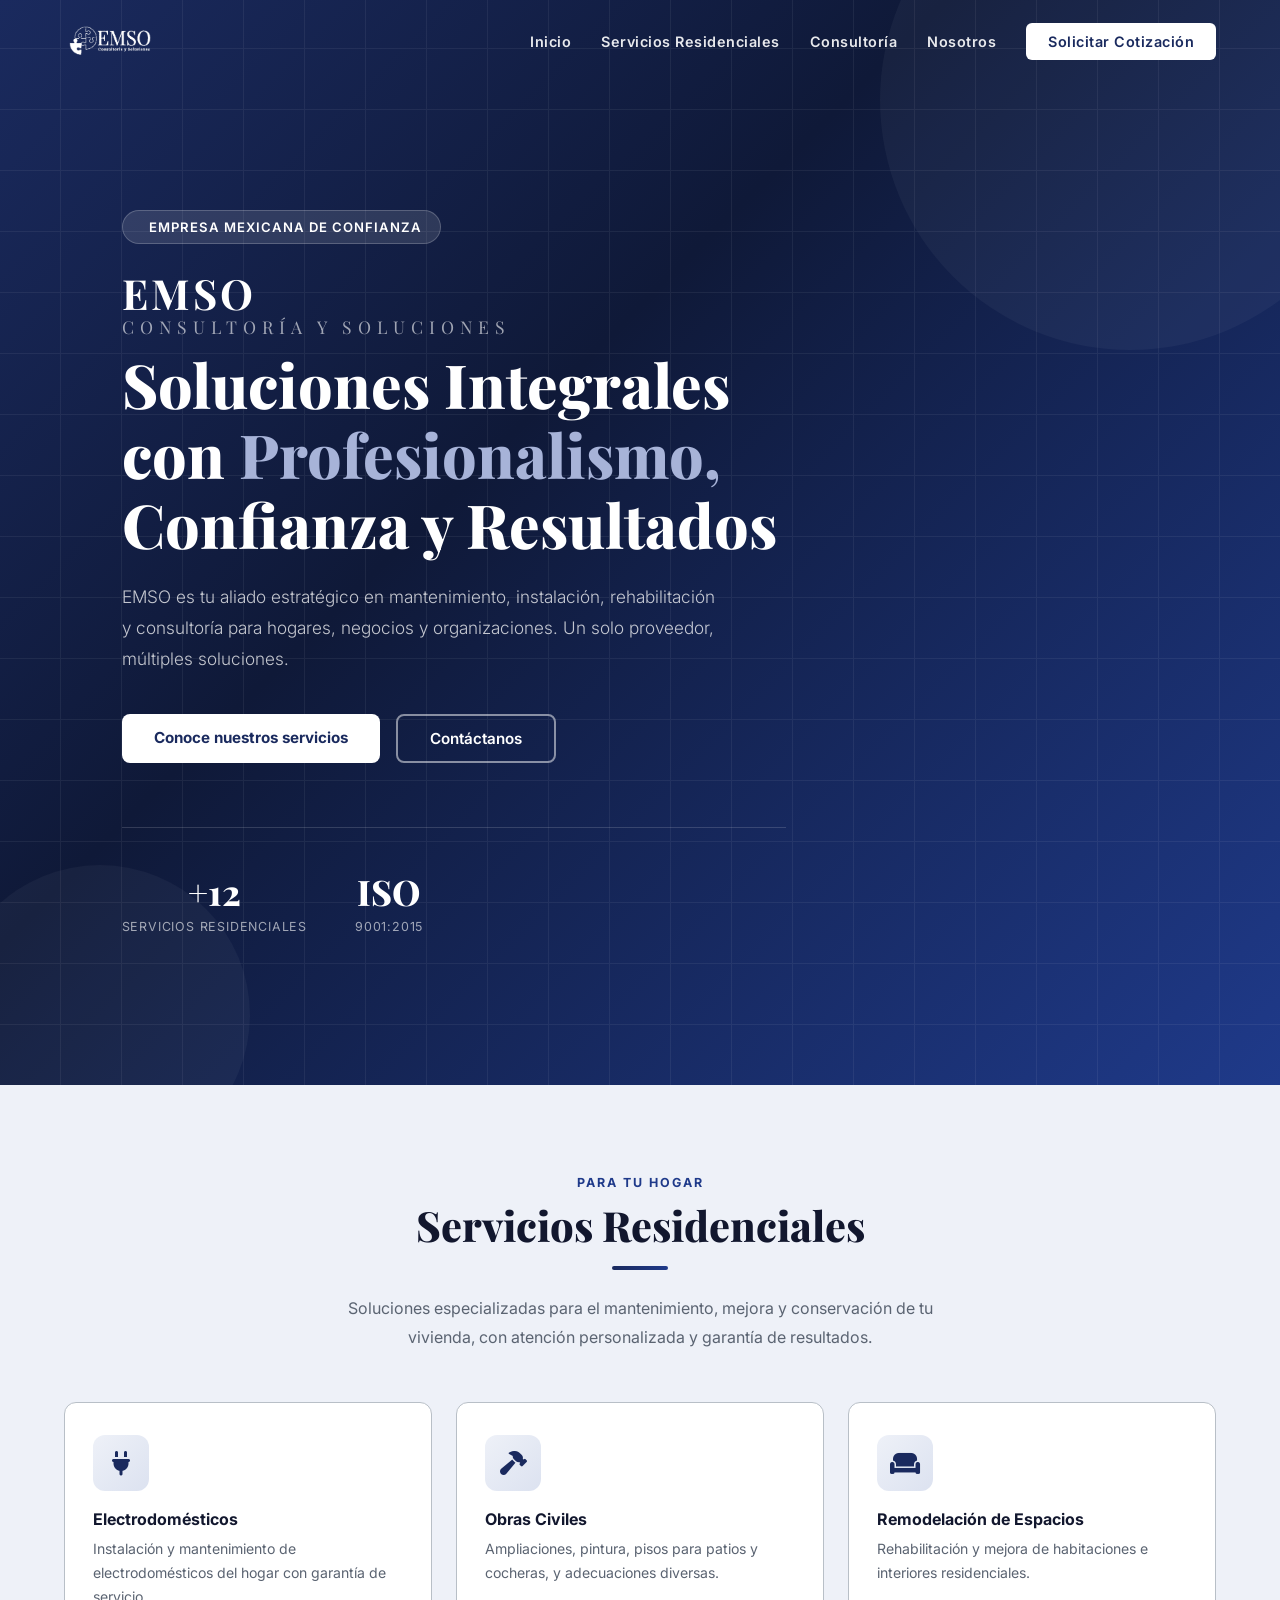
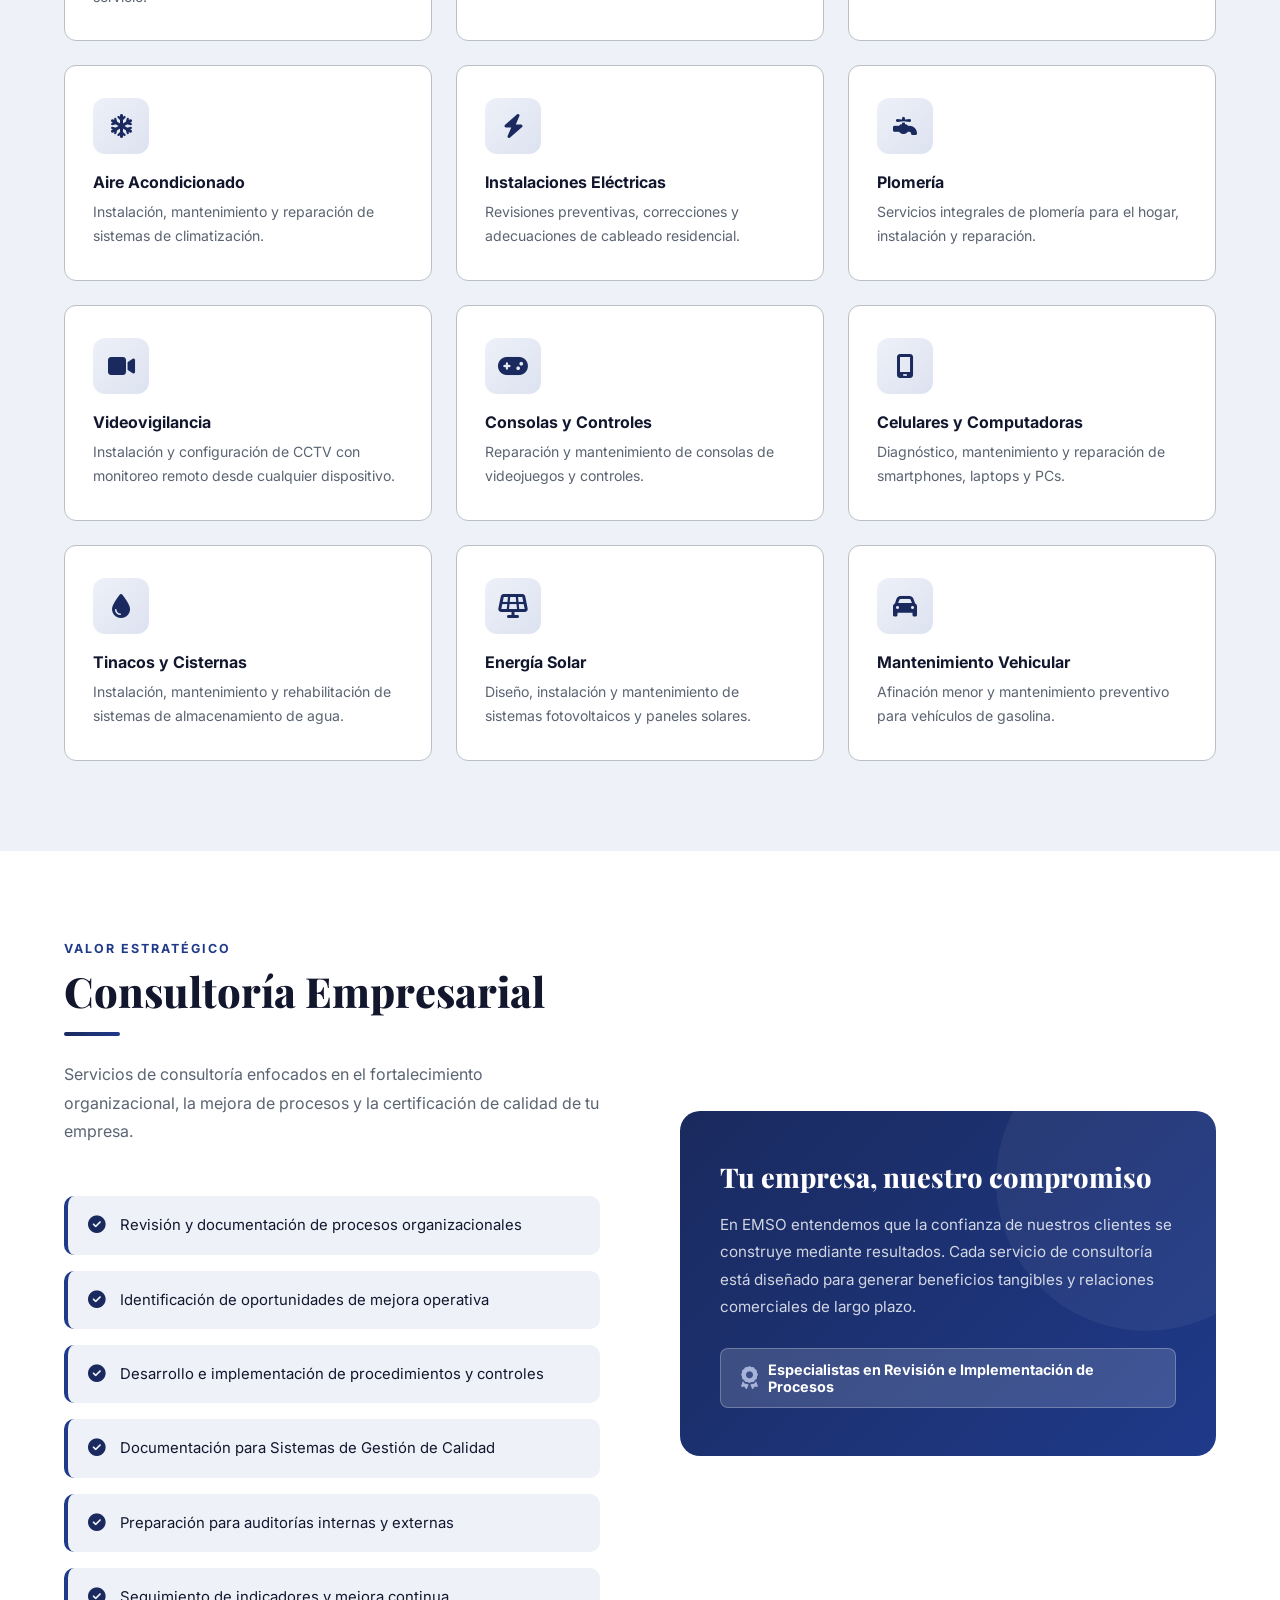
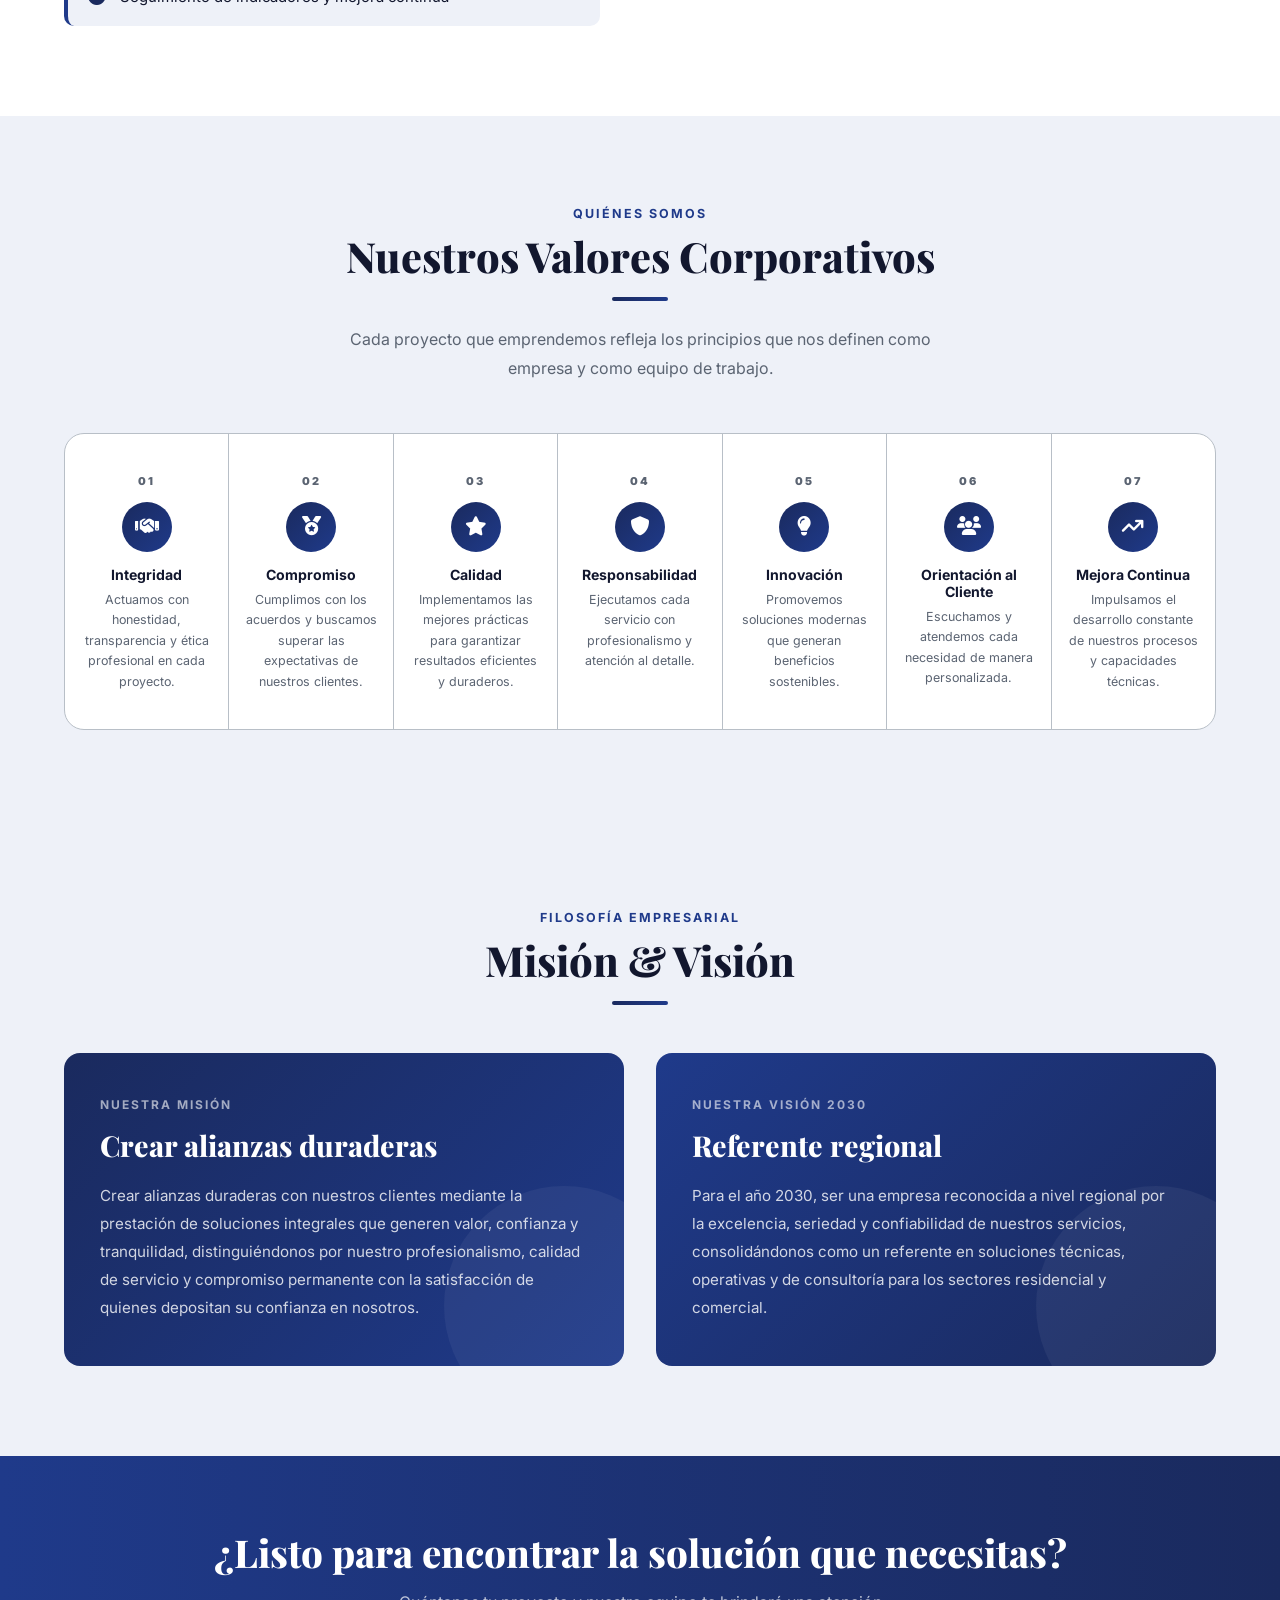
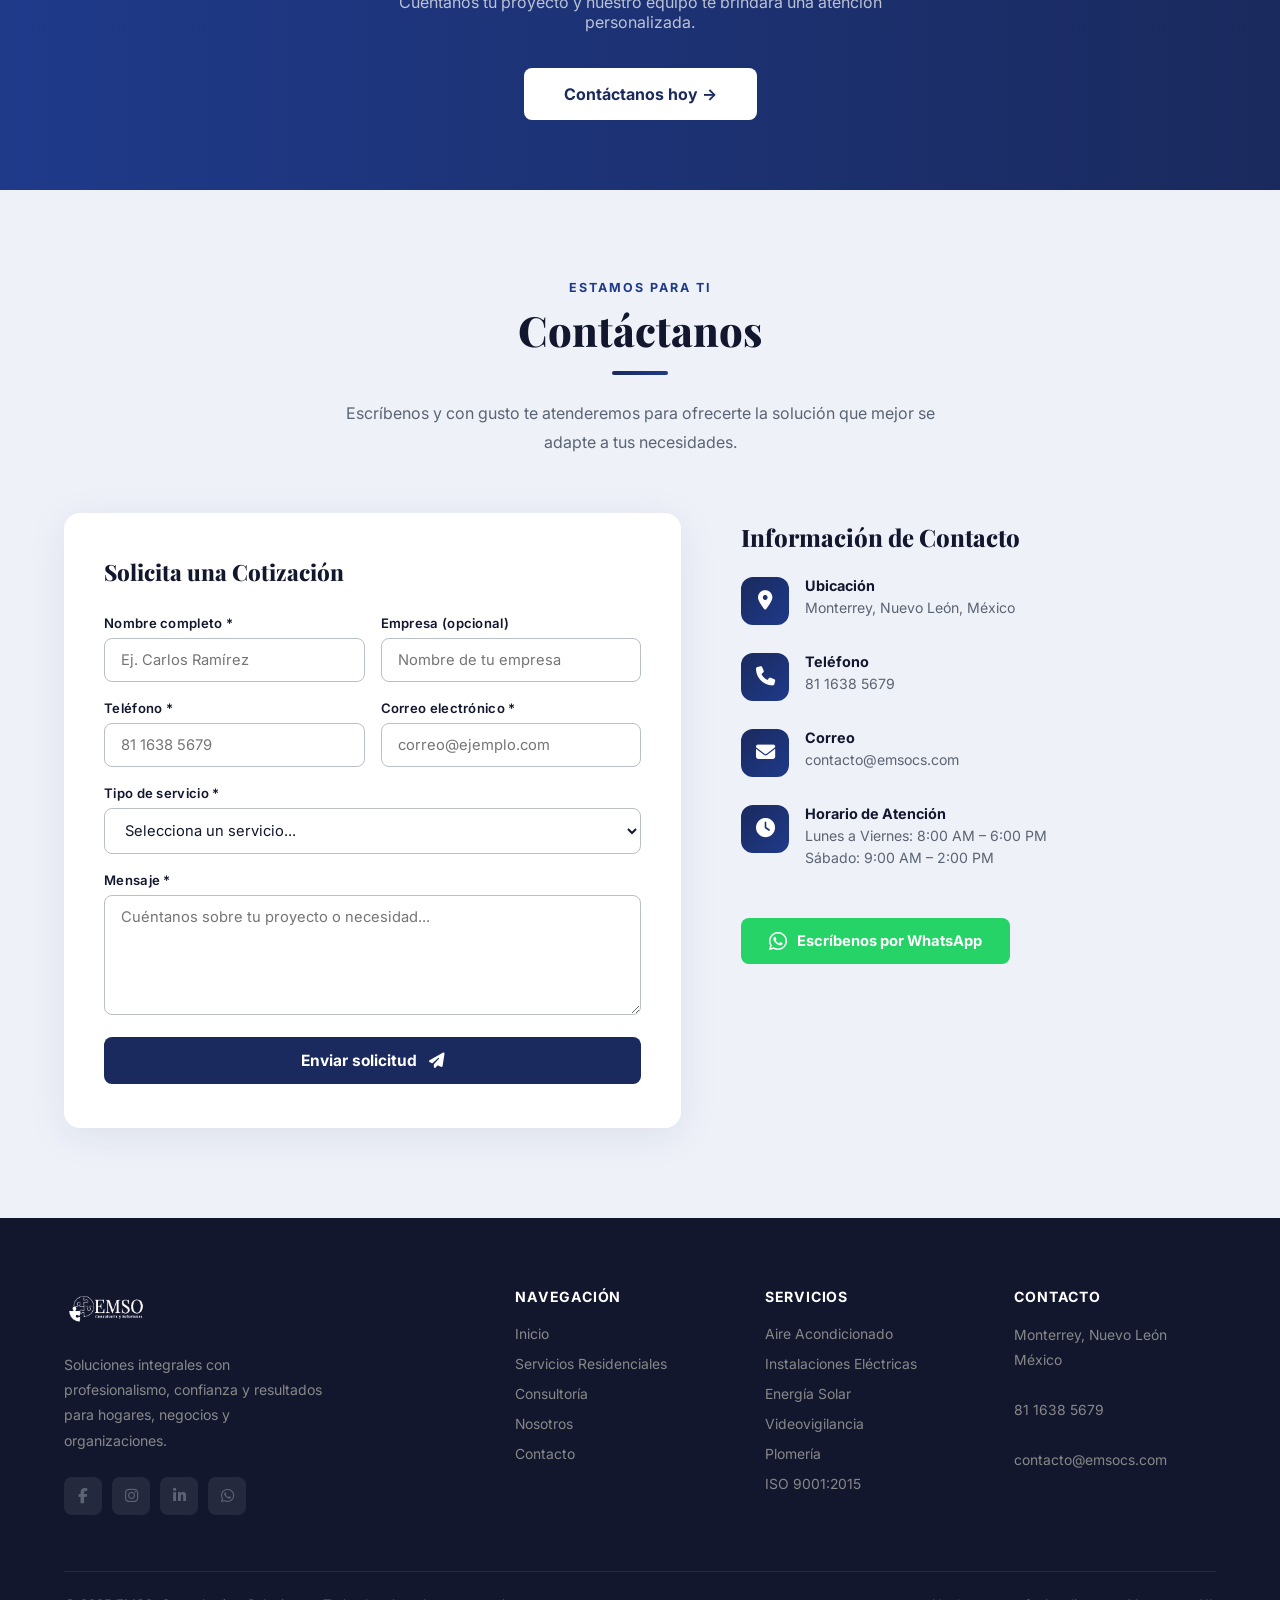
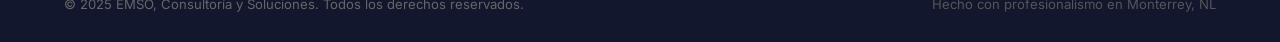
==== commit 52fd5a2e: "actualizacion diseno colores tipografia y formulario" ====
--- a/EMSO_WEB/index.html
+++ b/EMSO_WEB/index.html
@@ -7,7 +7,7 @@
   <!-- Favicon (se actualiza desde config.js) -->
   <link id="favicon" rel="icon" type="image/x-icon" href="images/EMSO-Logos.ico">
   <!-- Fuentes -->
-  <link href="https://fonts.googleapis.com/css2?family=Raleway:wght@300;400;600;800;900&family=Open+Sans:wght@300;400;600&display=swap" rel="stylesheet">
+  <link href="https://fonts.googleapis.com/css2?family=Playfair+Display:wght@400;500;600;700;800;900&family=Inter:wght@300;400;500;600;700;800&display=swap" rel="stylesheet">
   <!-- Font Awesome -->
   <link rel="stylesheet" href="https://cdnjs.cloudflare.com/ajax/libs/font-awesome/6.5.0/css/all.min.css">
   <!-- Estilos principales -->
@@ -30,7 +30,6 @@
   <ul class="nav-links" id="navlinks">
     <li><a href="#inicio">Inicio</a></li>
     <li><a href="#residencial">Servicios Residenciales</a></li>
-    <li><a href="#comercial">Servicios Comerciales</a></li>
     <li><a href="#consultoria">Consultoría</a></li>
     <li><a href="#nosotros">Nosotros</a></li>
     <li><a href="#contacto" class="nav-cta">Solicitar Cotización</a></li>
@@ -81,21 +80,6 @@
   </div>
   <!-- Las tarjetas se inyectan aquí desde main.js -->
   <div class="grid-3 fade-up"></div>
-</section>
-
-<!-- ═══════════════════════════════════════════════════
-     SERVICIOS COMERCIALES
-     Tarjetas: edita serviciosComerciales[] en config.js
-════════════════════════════════════════════════════ -->
-<section id="comercial">
-  <div class="center fade-up">
-    <span class="section-label" style="color:#a0c4ff">Para tu negocio</span>
-    <h2 class="section-title white">Servicios Comerciales</h2>
-    <div class="divider" style="background:linear-gradient(90deg,#a0c4ff,#5585cc)"></div>
-    <p class="section-sub white">Soluciones orientadas a garantizar la continuidad operativa, la seguridad y la eficiencia de las instalaciones de tu empresa.</p>
-  </div>
-  <!-- Las tarjetas se inyectan aquí desde main.js -->
-  <div class="grid-4 fade-up"></div>
 </section>
 
 <!-- ═══════════════════════════════════════════════════
@@ -188,66 +172,66 @@
   </div>
   <div class="contact-grid fade-up">
     <div class="contact-form">
-      <h3 style="font-family:'Raleway',sans-serif;font-weight:800;font-size:1.4rem;margin-bottom:28px;color:var(--dark)">Solicita una Cotización</h3>
-      <div class="form-row">
+      <h3 style="font-family:'Playfair Display',serif;font-weight:800;font-size:1.4rem;margin-bottom:28px;color:var(--dark)">Solicita una Cotización</h3>
+      <form id="quoteForm" novalidate>
+        <!-- Honeypot anti-spam: campo oculto, invisible para personas -->
+        <div style="position:absolute;left:-9999px;top:-9999px" aria-hidden="true">
+          <label for="website">No llenar este campo</label>
+          <input type="text" id="website" name="website" tabindex="-1" autocomplete="off">
+        </div>
+        <div class="form-row">
+          <div class="form-group">
+            <label for="q-nombre">Nombre completo *</label>
+            <input type="text" id="q-nombre" name="nombre" placeholder="Ej. Carlos Ramírez" required>
+          </div>
+          <div class="form-group">
+            <label for="q-empresa">Empresa (opcional)</label>
+            <input type="text" id="q-empresa" name="empresa" placeholder="Nombre de tu empresa">
+          </div>
+        </div>
+        <div class="form-row">
+          <div class="form-group">
+            <label for="q-telefono">Teléfono *</label>
+            <input type="tel" id="q-telefono" name="telefono" placeholder="81 1638 5679" required>
+          </div>
+          <div class="form-group">
+            <label for="q-correo">Correo electrónico *</label>
+            <input type="email" id="q-correo" name="correo" placeholder="correo@ejemplo.com" required>
+          </div>
+        </div>
         <div class="form-group">
-          <label>Nombre completo *</label>
-          <input type="text" placeholder="Ej. Carlos Ramírez">
+          <label for="q-servicio">Tipo de servicio *</label>
+          <select id="q-servicio" name="servicio" required>
+            <option value="">Selecciona un servicio...</option>
+            <optgroup label="Servicios Residenciales">
+              <option>Electrodomésticos</option>
+              <option>Obras Civiles</option>
+              <option>Remodelación</option>
+              <option>Aire Acondicionado</option>
+              <option>Instalaciones Eléctricas</option>
+              <option>Plomería</option>
+              <option>Videovigilancia</option>
+              <option>Reparación de Cómputo/Celular</option>
+              <option>Tinacos y Cisternas</option>
+              <option>Energía Solar</option>
+              <option>Mantenimiento Vehicular</option>
+            </optgroup>
+            <optgroup label="Consultoría">
+              <option>ISO 9001:2015</option>
+              <option>Optimización de Procesos</option>
+              <option>Auditorías</option>
+            </optgroup>
+          </select>
         </div>
         <div class="form-group">
-          <label>Empresa (opcional)</label>
-          <input type="text" placeholder="Nombre de tu empresa">
-        </div>
-      </div>
-      <div class="form-row">
-        <div class="form-group">
-          <label>Teléfono *</label>
-          <input type="tel" placeholder="81 4706 0140">
-        </div>
-        <div class="form-group">
-          <label>Correo electrónico *</label>
-          <input type="email" placeholder="correo@ejemplo.com">
-        </div>
-      </div>
-      <div class="form-group">
-        <label>Tipo de servicio *</label>
-        <select>
-          <option value="">Selecciona un servicio...</option>
-          <optgroup label="Servicios Residenciales">
-            <option>Electrodomésticos</option>
-            <option>Obras Civiles</option>
-            <option>Remodelación</option>
-            <option>Aire Acondicionado</option>
-            <option>Instalaciones Eléctricas</option>
-            <option>Plomería</option>
-            <option>Videovigilancia</option>
-            <option>Reparación de Cómputo/Celular</option>
-            <option>Tinacos y Cisternas</option>
-            <option>Energía Solar</option>
-            <option>Mantenimiento Vehicular</option>
-          </optgroup>
-          <optgroup label="Servicios Comerciales">
-            <option>Climatización Comercial</option>
-            <option>Eléctrico Industrial</option>
-            <option>Plomería Comercial</option>
-            <option>Videovigilancia Comercial</option>
-            <option>Equipos de Cómputo</option>
-            <option>Plafones y Pisos Falsos</option>
-          </optgroup>
-          <optgroup label="Consultoría">
-            <option>ISO 9001:2015</option>
-            <option>Optimización de Procesos</option>
-            <option>Auditorías</option>
-          </optgroup>
-        </select>
-      </div>
-      <div class="form-group">
-        <label>Mensaje *</label>
-        <textarea placeholder="Cuéntanos sobre tu proyecto o necesidad..."></textarea>
-      </div>
-      <button class="btn-form" type="button">
-        Enviar solicitud <i class="fa-solid fa-paper-plane" style="margin-left:8px"></i>
-      </button>
+          <label for="q-mensaje">Mensaje *</label>
+          <textarea id="q-mensaje" name="mensaje" placeholder="Cuéntanos sobre tu proyecto o necesidad..." required></textarea>
+        </div>
+        <p class="form-msg" id="formMsg" style="display:none;font-size:.85rem;margin-bottom:14px"></p>
+        <button class="btn-form" type="submit">
+          Enviar solicitud <i class="fa-solid fa-paper-plane" style="margin-left:8px"></i>
+        </button>
+      </form>
     </div>
     <div class="contact-info">
       <h3>Información de Contacto</h3>
@@ -257,7 +241,7 @@
       </div>
       <div class="contact-item">
         <div class="contact-icon"><i class="fa-solid fa-phone"></i></div>
-        <div><h4>Teléfono</h4><p>81 4706 0140</p></div>
+        <div><h4>Teléfono</h4><p>81 1638 5679</p></div>
       </div>
       <div class="contact-item">
         <div class="contact-icon"><i class="fa-solid fa-envelope"></i></div>
@@ -267,7 +251,7 @@
         <div class="contact-icon"><i class="fa-solid fa-clock"></i></div>
         <div><h4>Horario de Atención</h4><p>Lunes a Viernes: 8:00 AM – 6:00 PM<br>Sábado: 9:00 AM – 2:00 PM</p></div>
       </div>
-      <a href="https://wa.me/528147060140" class="wa-btn">
+      <a href="https://wa.me/528116385679" class="wa-btn">
         <i class="fa-brands fa-whatsapp" style="font-size:1.3rem"></i> Escríbenos por WhatsApp
       </a>
     </div>
@@ -295,7 +279,6 @@
       <ul>
         <li><a href="#inicio">Inicio</a></li>
         <li><a href="#residencial">Servicios Residenciales</a></li>
-        <li><a href="#comercial">Servicios Comerciales</a></li>
         <li><a href="#consultoria">Consultoría</a></li>
         <li><a href="#nosotros">Nosotros</a></li>
         <li><a href="#contacto">Contacto</a></li>
@@ -314,7 +297,7 @@
     </div>
     <div class="footer-col">
       <h4>Contacto</h4>
-      <p>Monterrey, Nuevo León<br>México<br><br>81 4706 0140<br><br>contacto@emsocs.com</p>
+      <p>Monterrey, Nuevo León<br>México<br><br>81 1638 5679<br><br>contacto@emsocs.com</p>
     </div>
   </div>
   <div class="footer-bottom">
--- a/EMSO_WEB/css/styles.css
+++ b/EMSO_WEB/css/styles.css
@@ -5,23 +5,33 @@
    ============================================================ */
 
 /* ── VARIABLES / COLORES ─────────────────────────────────── */
+/* Paleta oficial EMSO — Identidad de Marca 2026 */
 :root {
-  --navy:         #030A8C;
-  --blue:         #034AA6;
-  --sky:          #035AA6;
-  --gray:         #A6A6A6;
-  --dark:         #0D0D0D;
+  --navy:         #1A2A5E;   /* EMSO Navy — principal */
+  --blue:         #1F3A8A;   /* Royal Blue — acento */
+  --navy-deep:    #0F1938;   /* Navy oscuro (profundidad en degradados) */
+  --sky:          #1F3A8A;   /* Royal Blue (texto de énfasis) */
+  --silver:       #B8BFC7;   /* Gris Plata — bordes / trazos */
+  --gray:         #5B6472;   /* Gris texto secundario */
+  --dark:         #12172E;   /* Texto principal / fondo footer */
   --white:        #FFFFFF;
-  --light:        #F4F6FB;
+  --light:        #EEF1F8;   /* Ice — fondo claro de secciones */
+  --accent-hero:  #A7B3D8;   /* Tinte claro de Royal Blue */
+  --whatsapp:     #25D366;
   --card-radius:  12px;
   --transition:   .3s ease;
 }
+
+/* ── TIPOGRAFÍA ──────────────────────────────────────────────
+   Playfair Display → títulos y encabezados (wordmark, H1, H2)
+   Inter            → cuerpo de texto, navegación, botones, UI
+   ─────────────────────────────────────────────────────────── */
 
 /* ── RESET ───────────────────────────────────────────────── */
 * { margin: 0; padding: 0; box-sizing: border-box; }
 html { scroll-behavior: smooth; }
 body {
-  font-family: 'Open Sans', sans-serif;
+  font-family: 'Inter', sans-serif;
   color: var(--dark);
   background: var(--white);
   overflow-x: hidden;
@@ -46,7 +56,7 @@
 }
 .nav-links a {
   color: var(--white); text-decoration: none;
-  font-family: 'Raleway', sans-serif; font-weight: 600;
+  font-family: 'Inter', sans-serif; font-weight: 600;
   font-size: .9rem; letter-spacing: .5px;
   opacity: .9; transition: opacity var(--transition);
 }
@@ -80,7 +90,7 @@
 /* ── HERO ────────────────────────────────────────────────── */
 #inicio {
   min-height: 100vh;
-  background: linear-gradient(135deg, var(--navy) 0%, #021666 40%, var(--blue) 100%);
+  background: linear-gradient(135deg, var(--navy) 0%, var(--navy-deep) 40%, var(--blue) 100%);
   display: flex; align-items: center;
   position: relative; overflow: hidden;
 }
@@ -99,26 +109,27 @@
   background: rgba(255,255,255,.12); border: 1px solid rgba(255,255,255,.2);
   border-radius: 50px; padding: 8px 18px;
   color: var(--white); font-size: .82rem;
-  font-family: 'Raleway', sans-serif; font-weight: 600;
+  font-family: 'Inter', sans-serif; font-weight: 600;
   letter-spacing: 1px; text-transform: uppercase; margin-bottom: 28px;
 }
-.hero-badge i { color: #a0c4ff; font-size: .85rem; }
+.hero-badge i { color: var(--accent-hero); font-size: .85rem; }
 .hero-h1 {
-  font-family: 'Raleway', sans-serif; font-weight: 900;
+  font-family: 'Playfair Display', serif; font-weight: 800;
   font-size: clamp(2.2rem, 5vw, 3.8rem);
-  color: var(--white); line-height: 1.12; margin-bottom: 22px;
-}
-.hero-h1 span { color: #a0c4ff; }
+  color: var(--white); line-height: 1.15; margin-bottom: 22px;
+}
+.hero-h1 span { color: var(--accent-hero); }
 .hero-brand-name {
-  font-family: 'Raleway', sans-serif; font-weight: 900;
+  font-family: 'Playfair Display', serif; font-weight: 700;
   font-size: clamp(1.6rem, 3.5vw, 2.6rem);
-  color: var(--white); letter-spacing: 4px;
+  color: var(--white); letter-spacing: 3px;
   text-transform: uppercase; margin-bottom: 14px; line-height: 1;
 }
 .hero-brand-name .hero-brand-sub {
   display: block;
+  font-family: 'Playfair Display', serif;
   font-size: clamp(.85rem, 1.6vw, 1.1rem);
-  font-weight: 300; letter-spacing: 6px;
+  font-weight: 400; letter-spacing: 6px;
   color: rgba(255,255,255,.6); text-transform: uppercase; margin-top: 4px;
 }
 .hero-sub {
@@ -129,14 +140,14 @@
 .btn-primary {
   background: var(--white); color: var(--navy);
   padding: 14px 32px; border-radius: 8px; text-decoration: none;
-  font-family: 'Raleway', sans-serif; font-weight: 700; font-size: .95rem;
+  font-family: 'Inter', sans-serif; font-weight: 700; font-size: .95rem;
   transition: transform var(--transition), box-shadow var(--transition);
 }
 .btn-primary:hover { transform: translateY(-2px); box-shadow: 0 8px 24px rgba(0,0,0,.25); }
 .btn-outline {
   border: 2px solid rgba(255,255,255,.5); color: var(--white);
   padding: 13px 32px; border-radius: 8px; text-decoration: none;
-  font-family: 'Raleway', sans-serif; font-weight: 600; font-size: .95rem;
+  font-family: 'Inter', sans-serif; font-weight: 600; font-size: .95rem;
   transition: border-color var(--transition), background var(--transition);
 }
 .btn-outline:hover { border-color: var(--white); background: rgba(255,255,255,.1); }
@@ -146,8 +157,8 @@
 }
 .stat-item { text-align: center; }
 .stat-num {
-  display: block; font-family: 'Raleway', sans-serif;
-  font-weight: 900; font-size: 2.2rem; color: var(--white);
+  display: block; font-family: 'Playfair Display', serif;
+  font-weight: 800; font-size: 2.2rem; color: var(--white);
 }
 .stat-label { font-size: .78rem; color: rgba(255,255,255,.6); text-transform: uppercase; letter-spacing: .8px; }
 @media (max-width: 600px) { .hero-stats { gap: 24px; } .stat-num { font-size: 1.6rem; } }
@@ -155,13 +166,13 @@
 /* ── SECCIONES COMUNES ───────────────────────────────────── */
 section { padding: 90px 5%; }
 .section-label {
-  display: block; font-family: 'Raleway', sans-serif;
+  display: block; font-family: 'Inter', sans-serif;
   font-weight: 700; font-size: .78rem;
   letter-spacing: 2px; text-transform: uppercase;
   color: var(--sky); margin-bottom: 10px;
 }
 .section-title {
-  font-family: 'Raleway', sans-serif; font-weight: 800;
+  font-family: 'Playfair Display', serif; font-weight: 800;
   font-size: clamp(1.8rem, 3.5vw, 2.6rem);
   line-height: 1.2; color: var(--dark); margin-bottom: 16px;
 }
@@ -187,30 +198,19 @@
 #residencial { background: var(--light); }
 .service-card {
   background: var(--white); border-radius: var(--card-radius);
-  padding: 32px 28px; border: 1px solid #e8ecf4;
+  padding: 32px 28px; border: 1px solid var(--silver);
   transition: transform var(--transition), box-shadow var(--transition);
 }
-.service-card:hover { transform: translateY(-6px); box-shadow: 0 16px 40px rgba(3,10,140,.12); }
+.service-card:hover { transform: translateY(-6px); box-shadow: 0 16px 40px rgba(26,42,94,.14); }
 .service-icon {
   width: 56px; height: 56px;
-  background: linear-gradient(135deg, #eef2ff, #dce4ff);
+  background: linear-gradient(135deg, var(--light), #dce2f0);
   border-radius: 12px; display: flex; align-items: center;
   justify-content: center; margin-bottom: 18px;
 }
 .service-icon i { font-size: 1.5rem; color: var(--navy); }
-.service-card h3 { font-family: 'Raleway', sans-serif; font-weight: 700; font-size: 1rem; color: var(--dark); margin-bottom: 8px; }
+.service-card h3 { font-family: 'Inter', sans-serif; font-weight: 700; font-size: 1rem; color: var(--dark); margin-bottom: 8px; }
 .service-card p  { font-size: .88rem; color: var(--gray); line-height: 1.7; }
-
-/* Variante oscura (sección comercial) */
-#comercial { background: var(--navy); }
-#comercial .section-title { color: var(--white); }
-#comercial .section-label { color: #a0c4ff; }
-.service-card.dark { background: rgba(255,255,255,.07); border-color: rgba(255,255,255,.1); }
-.service-card.dark:hover { background: rgba(255,255,255,.12); box-shadow: 0 16px 40px rgba(0,0,0,.3); }
-.service-card.dark h3  { color: var(--white); }
-.service-card.dark p   { color: rgba(255,255,255,.6); }
-.service-card.dark .service-icon { background: rgba(255,255,255,.1); }
-.service-card.dark .service-icon i { color: #a0c4ff; }
 
 /* ── CONSULTORÍA ─────────────────────────────────────────── */
 #consultoria { background: var(--white); }
@@ -223,7 +223,7 @@
   border-radius: 10px; border-left: 4px solid var(--sky);
   transition: background var(--transition);
 }
-.consult-list li:hover { background: #e8ecf4; }
+.consult-list li:hover { background: #e4e9f5; }
 .consult-list li i   { color: var(--navy); font-size: 1.1rem; margin-top: 2px; flex-shrink: 0; }
 .consult-list li span { font-size: .93rem; color: var(--dark); line-height: 1.5; }
 .consult-img-block {
@@ -236,31 +236,31 @@
   width: 300px; height: 300px; border-radius: 50%;
   background: rgba(255,255,255,.05); top: -80px; right: -80px;
 }
-.consult-img-block h3 { font-family: 'Raleway', sans-serif; font-weight: 800; font-size: 1.7rem; margin-bottom: 16px; }
+.consult-img-block h3 { font-family: 'Playfair Display', serif; font-weight: 800; font-size: 1.7rem; margin-bottom: 16px; }
 .consult-img-block p  { font-size: .95rem; line-height: 1.8; color: rgba(255,255,255,.8); margin-bottom: 28px; }
 .iso-badge {
   display: inline-flex; align-items: center; gap: 10px;
   background: rgba(255,255,255,.15); border: 1px solid rgba(255,255,255,.25);
   border-radius: 8px; padding: 12px 20px;
 }
-.iso-badge i    { font-size: 1.4rem; color: #a0c4ff; }
-.iso-badge span { font-family: 'Raleway', sans-serif; font-weight: 700; font-size: .9rem; }
+.iso-badge i    { font-size: 1.4rem; color: var(--accent-hero); }
+.iso-badge span { font-family: 'Inter', sans-serif; font-weight: 700; font-size: .9rem; }
 
 /* ── VALORES ─────────────────────────────────────────────── */
 #nosotros { background: var(--light); }
 .valores-strip {
   display: flex; align-items: stretch;
   background: var(--white); border-radius: 20px;
-  border: 1px solid #e0e6f0; overflow: hidden;
+  border: 1px solid var(--silver); overflow: hidden;
 }
 .valor-item {
   flex: 1; display: flex; flex-direction: column;
   align-items: center; padding: 40px 16px 36px;
   text-align: center; transition: background var(--transition); position: relative;
 }
-.valor-item:hover { background: #f0f4ff; }
-.valor-sep { width: 1px; background: #e0e6f0; flex-shrink: 0; align-self: stretch; }
-.valor-num  { font-family: 'Raleway', sans-serif; font-weight: 900; font-size: .68rem; color: var(--gray); letter-spacing: 2px; margin-bottom: 14px; }
+.valor-item:hover { background: var(--light); }
+.valor-sep { width: 1px; background: var(--silver); flex-shrink: 0; align-self: stretch; }
+.valor-num  { font-family: 'Inter', sans-serif; font-weight: 900; font-size: .68rem; color: var(--gray); letter-spacing: 2px; margin-bottom: 14px; }
 .valor-icon-line {
   width: 50px; height: 50px;
   background: linear-gradient(135deg, var(--navy), var(--blue));
@@ -268,11 +268,11 @@
   justify-content: center; margin-bottom: 14px;
 }
 .valor-icon-line i  { font-size: 1.2rem; color: var(--white); }
-.valor-text h3 { font-family: 'Raleway', sans-serif; font-weight: 700; font-size: .88rem; color: var(--dark); margin-bottom: 7px; }
+.valor-text h3 { font-family: 'Inter', sans-serif; font-weight: 700; font-size: .88rem; color: var(--dark); margin-bottom: 7px; }
 .valor-text p  { font-size: .78rem; color: var(--gray); line-height: 1.65; }
 @media (max-width: 1100px) {
   .valores-strip { flex-wrap: wrap; }
-  .valor-item { flex: 0 0 33.33%; border-bottom: 1px solid #e0e6f0; }
+  .valor-item { flex: 0 0 33.33%; border-bottom: 1px solid var(--silver); }
   .valor-sep  { display: none; }
 }
 @media (max-width: 600px) { .valor-item { flex: 0 0 100%; } }
@@ -282,24 +282,24 @@
 .mv-grid { display: grid; grid-template-columns: 1fr 1fr; gap: 32px; }
 @media (max-width: 768px) { .mv-grid { grid-template-columns: 1fr; } }
 .mv-card { padding: 44px 36px; border-radius: 16px; position: relative; overflow: hidden; }
-.mv-card.m  { background: linear-gradient(135deg, var(--navy), #0520c4); }
-.mv-card.v  { background: linear-gradient(135deg, var(--blue),  #0465cc); }
+.mv-card.m  { background: linear-gradient(135deg, var(--navy), var(--blue)); }
+.mv-card.v  { background: linear-gradient(135deg, var(--blue),  var(--navy)); }
 .mv-card::after {
   content: ''; position: absolute;
   width: 240px; height: 240px; border-radius: 50%;
   background: rgba(255,255,255,.05); bottom: -60px; right: -60px;
 }
-.mv-tag  { font-family: 'Raleway', sans-serif; font-weight: 700; font-size: .75rem; letter-spacing: 2px; text-transform: uppercase; color: rgba(255,255,255,.6); margin-bottom: 14px; display: block; }
-.mv-card h2 { font-family: 'Raleway', sans-serif; font-weight: 800; font-size: 1.8rem; color: var(--white); margin-bottom: 18px; }
+.mv-tag  { font-family: 'Inter', sans-serif; font-weight: 700; font-size: .75rem; letter-spacing: 2px; text-transform: uppercase; color: rgba(255,255,255,.6); margin-bottom: 14px; display: block; }
+.mv-card h2 { font-family: 'Playfair Display', serif; font-weight: 800; font-size: 1.8rem; color: var(--white); margin-bottom: 18px; }
 .mv-card p  { font-size: .95rem; color: rgba(255,255,255,.8); line-height: 1.85; }
 
 /* ── CTA BAND ────────────────────────────────────────────── */
 #cta-band {
-  background: linear-gradient(90deg, #021266, var(--navy));
+  background: linear-gradient(90deg, var(--blue), var(--navy));
   padding: 70px 5%; text-align: center;
 }
 #cta-band h2 {
-  font-family: 'Raleway', sans-serif; font-weight: 800;
+  font-family: 'Playfair Display', serif; font-weight: 800;
   font-size: clamp(1.6rem, 3vw, 2.4rem);
   color: var(--white); margin-bottom: 14px;
 }
@@ -307,7 +307,7 @@
 .btn-cta {
   background: var(--white); color: var(--navy);
   padding: 16px 40px; border-radius: 8px; text-decoration: none;
-  font-family: 'Raleway', sans-serif; font-weight: 700; font-size: 1rem;
+  font-family: 'Inter', sans-serif; font-weight: 700; font-size: 1rem;
   transition: transform var(--transition), box-shadow var(--transition);
   display: inline-block;
 }
@@ -317,7 +317,7 @@
 #contacto { background: var(--light); }
 .contact-grid { display: grid; grid-template-columns: 1.3fr 1fr; gap: 60px; align-items: start; }
 @media (max-width: 900px) { .contact-grid { grid-template-columns: 1fr; gap: 40px; } }
-.contact-form { background: var(--white); padding: 44px 40px; border-radius: 16px; box-shadow: 0 8px 40px rgba(3,10,140,.08); }
+.contact-form { background: var(--white); padding: 44px 40px; border-radius: 16px; box-shadow: 0 8px 40px rgba(26,42,94,.08); }
 .form-row { display: grid; grid-template-columns: 1fr 1fr; gap: 16px; }
 @media (max-width: 600px) { .form-row { grid-template-columns: 1fr; } }
 .form-group { margin-bottom: 18px; }
@@ -326,8 +326,8 @@
 .form-group select,
 .form-group textarea {
   width: 100%; padding: 12px 16px;
-  border: 1.5px solid #dde3f0; border-radius: 8px;
-  font-family: 'Open Sans', sans-serif; font-size: .92rem;
+  border: 1.5px solid var(--silver); border-radius: 8px;
+  font-family: 'Inter', sans-serif; font-size: .92rem;
   color: var(--dark);
   transition: border-color var(--transition), box-shadow var(--transition);
   background: var(--white); outline: none;
@@ -336,28 +336,28 @@
 .form-group select:focus,
 .form-group textarea:focus {
   border-color: var(--sky);
-  box-shadow: 0 0 0 3px rgba(3,90,166,.12);
+  box-shadow: 0 0 0 3px rgba(31,58,138,.14);
 }
 .form-group textarea { resize: vertical; min-height: 120px; }
 .btn-form {
   width: 100%; background: var(--navy); color: var(--white);
   padding: 14px; border: none; border-radius: 8px;
-  font-family: 'Raleway', sans-serif; font-weight: 700; font-size: .97rem;
+  font-family: 'Inter', sans-serif; font-weight: 700; font-size: .97rem;
   cursor: pointer; transition: background var(--transition), transform var(--transition);
 }
 .btn-form:hover { background: var(--blue); transform: translateY(-1px); }
 .contact-info   { padding: 8px 0; }
-.contact-info h3 { font-family: 'Raleway', sans-serif; font-weight: 800; font-size: 1.5rem; color: var(--dark); margin-bottom: 24px; }
+.contact-info h3 { font-family: 'Playfair Display', serif; font-weight: 800; font-size: 1.5rem; color: var(--dark); margin-bottom: 24px; }
 .contact-item   { display: flex; align-items: flex-start; gap: 16px; margin-bottom: 28px; }
 .contact-icon   { width: 48px; height: 48px; background: linear-gradient(135deg, var(--navy), var(--blue)); border-radius: 12px; display: flex; align-items: center; justify-content: center; flex-shrink: 0; }
 .contact-icon i { color: var(--white); font-size: 1.2rem; }
-.contact-item h4 { font-family: 'Raleway', sans-serif; font-weight: 700; font-size: .9rem; color: var(--dark); margin-bottom: 3px; }
+.contact-item h4 { font-family: 'Inter', sans-serif; font-weight: 700; font-size: .9rem; color: var(--dark); margin-bottom: 3px; }
 .contact-item p  { font-size: .88rem; color: var(--gray); line-height: 1.6; }
 .wa-btn {
   display: inline-flex; align-items: center; gap: 10px;
-  background: #25D366; color: var(--white);
+  background: var(--whatsapp); color: var(--white);
   padding: 13px 28px; border-radius: 8px; text-decoration: none;
-  font-family: 'Raleway', sans-serif; font-weight: 700; font-size: .92rem;
+  font-family: 'Inter', sans-serif; font-weight: 700; font-size: .92rem;
   margin-top: 20px; transition: background var(--transition);
 }
 .wa-btn:hover { background: #1ebe5a; }
@@ -378,7 +378,7 @@
 }
 .social-btn:hover { background: var(--blue); color: var(--white); }
 .social-btn i { font-size: .95rem; }
-.footer-col h4   { font-family: 'Raleway', sans-serif; font-weight: 700; font-size: .88rem; color: var(--white); letter-spacing: .8px; text-transform: uppercase; margin-bottom: 18px; }
+.footer-col h4   { font-family: 'Inter', sans-serif; font-weight: 700; font-size: .88rem; color: var(--white); letter-spacing: .8px; text-transform: uppercase; margin-bottom: 18px; }
 .footer-col ul   { list-style: none; }
 .footer-col ul li { margin-bottom: 10px; }
 .footer-col ul li a { color: #888; text-decoration: none; font-size: .87rem; transition: color var(--transition); }
